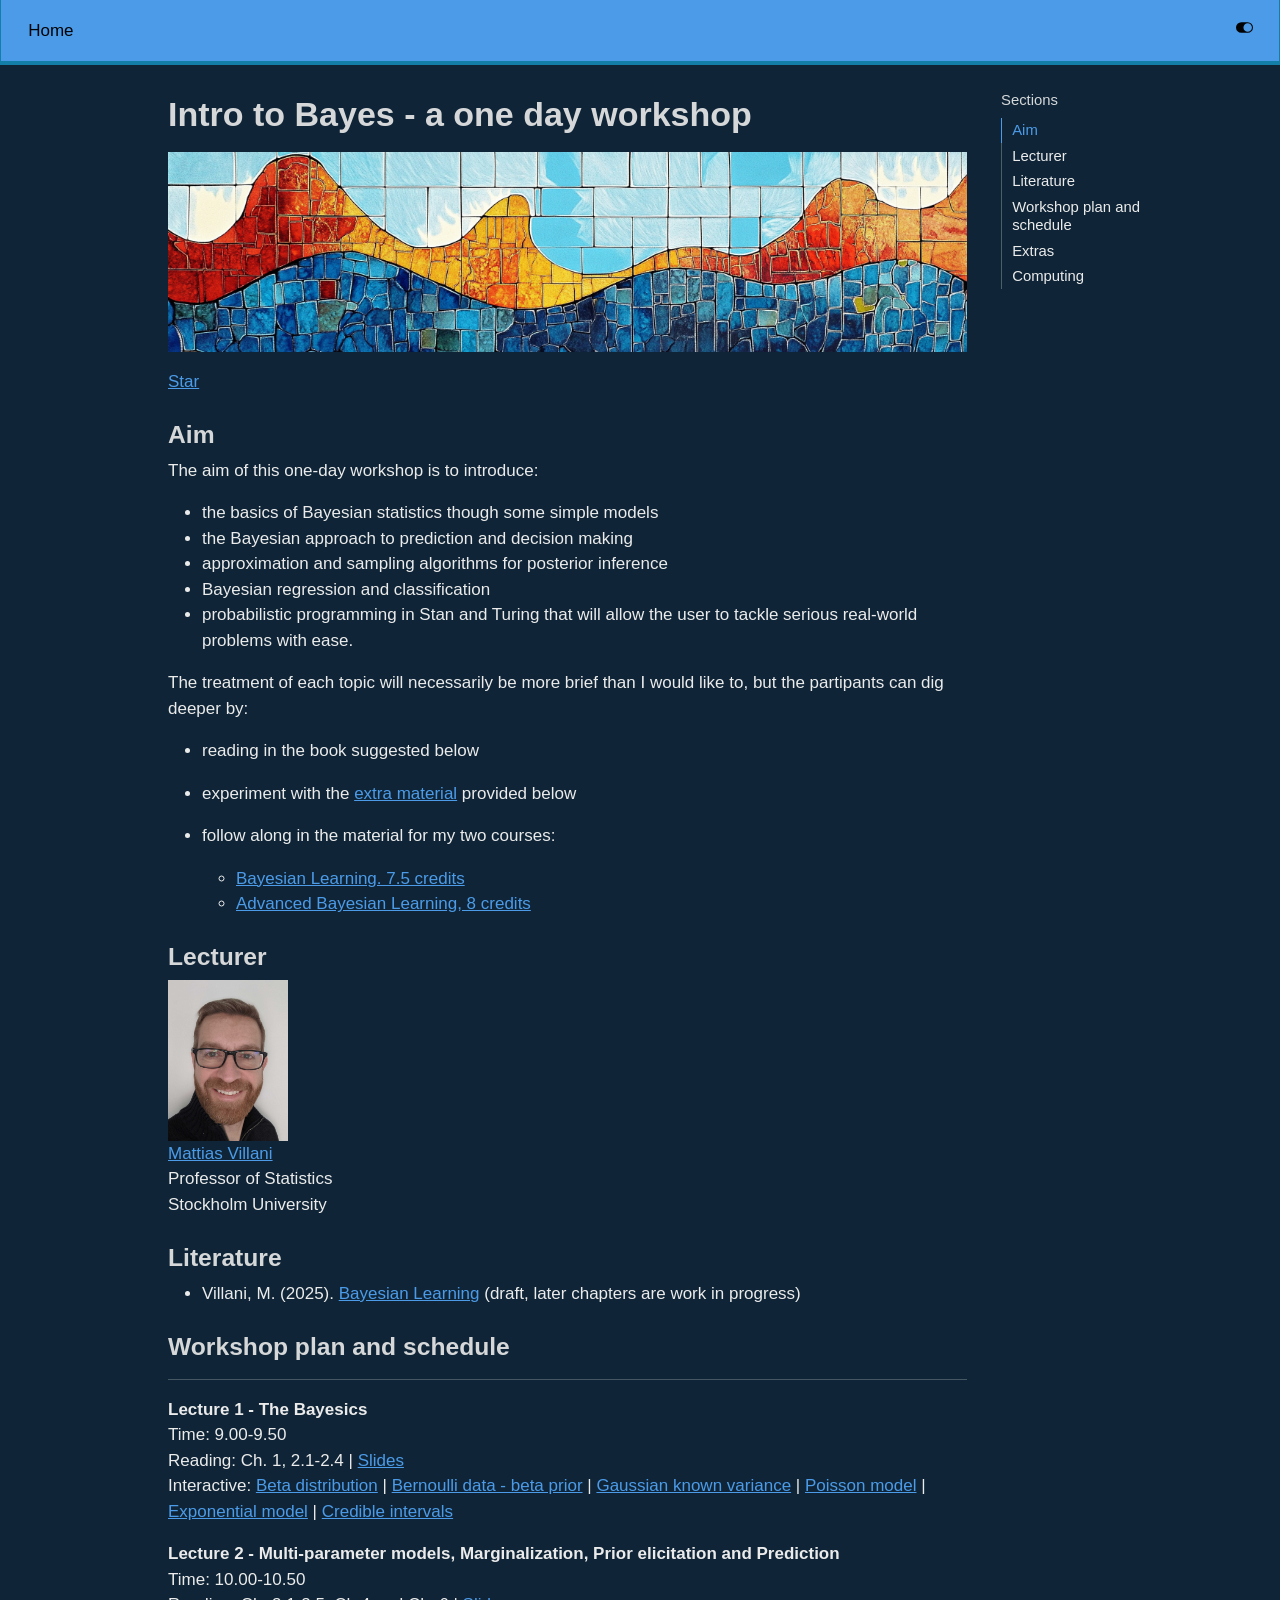
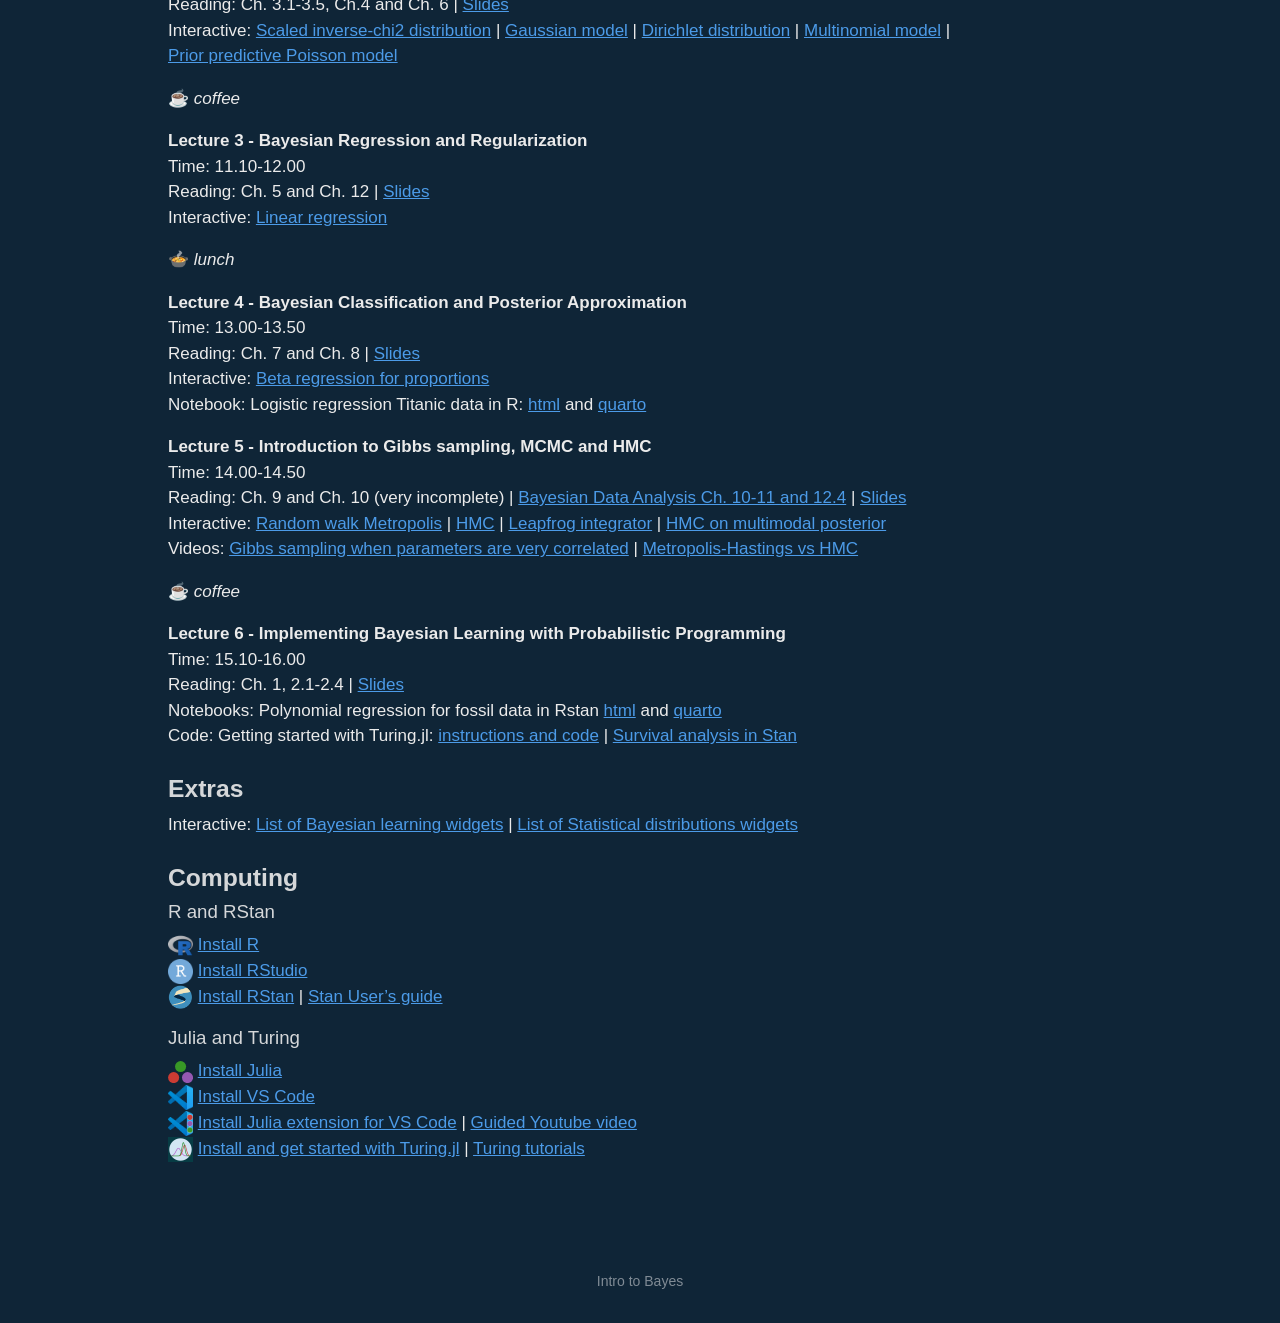
==== docs/index.html @ ffd1235a "added laplace approx" ====
<!DOCTYPE html>
<html xmlns="http://www.w3.org/1999/xhtml" lang="en" xml:lang="en"><head>

<meta charset="utf-8">
<meta name="generator" content="quarto-1.3.450">

<meta name="viewport" content="width=device-width, initial-scale=1.0, user-scalable=yes">


<title>Intro to Bayes - a one day workshop</title>
<style>
code{white-space: pre-wrap;}
span.smallcaps{font-variant: small-caps;}
div.columns{display: flex; gap: min(4vw, 1.5em);}
div.column{flex: auto; overflow-x: auto;}
div.hanging-indent{margin-left: 1.5em; text-indent: -1.5em;}
ul.task-list{list-style: none;}
ul.task-list li input[type="checkbox"] {
  width: 0.8em;
  margin: 0 0.8em 0.2em -1em; /* quarto-specific, see https://github.com/quarto-dev/quarto-cli/issues/4556 */ 
  vertical-align: middle;
}
</style>


<script src="site_libs/quarto-nav/quarto-nav.js"></script>
<script src="site_libs/quarto-nav/headroom.min.js"></script>
<script src="site_libs/clipboard/clipboard.min.js"></script>
<script src="site_libs/quarto-search/autocomplete.umd.js"></script>
<script src="site_libs/quarto-search/fuse.min.js"></script>
<script src="site_libs/quarto-search/quarto-search.js"></script>
<meta name="quarto:offset" content="./">
<script src="site_libs/quarto-html/quarto.js"></script>
<script src="site_libs/quarto-html/popper.min.js"></script>
<script src="site_libs/quarto-html/tippy.umd.min.js"></script>
<script src="site_libs/quarto-html/anchor.min.js"></script>
<link href="site_libs/quarto-html/tippy.css" rel="stylesheet">
<link href="site_libs/quarto-html/quarto-syntax-highlighting.css" rel="stylesheet" class="quarto-color-scheme" id="quarto-text-highlighting-styles">
<link href="site_libs/quarto-html/quarto-syntax-highlighting-dark.css" rel="stylesheet" class="quarto-color-scheme quarto-color-alternate" id="quarto-text-highlighting-styles">
<script src="site_libs/bootstrap/bootstrap.min.js"></script>
<link href="site_libs/bootstrap/bootstrap-icons.css" rel="stylesheet">
<link href="site_libs/bootstrap/bootstrap.min.css" rel="stylesheet" class="quarto-color-scheme" id="quarto-bootstrap" data-mode="light">
<link href="site_libs/bootstrap/bootstrap-dark.min.css" rel="stylesheet" class="quarto-color-scheme quarto-color-alternate" id="quarto-bootstrap" data-mode="dark">
<script id="quarto-search-options" type="application/json">{
  "location": "navbar",
  "copy-button": false,
  "collapse-after": 3,
  "panel-placement": "end",
  "type": "overlay",
  "limit": 20,
  "language": {
    "search-no-results-text": "No results",
    "search-matching-documents-text": "matching documents",
    "search-copy-link-title": "Copy link to search",
    "search-hide-matches-text": "Hide additional matches",
    "search-more-match-text": "more match in this document",
    "search-more-matches-text": "more matches in this document",
    "search-clear-button-title": "Clear",
    "search-detached-cancel-button-title": "Cancel",
    "search-submit-button-title": "Submit",
    "search-label": "Search"
  }
}</script>


<link rel="stylesheet" href="styles.css">
</head>

<body class="nav-fixed">

<div id="quarto-search-results"></div>
  <header id="quarto-header" class="headroom fixed-top">
    <nav class="navbar navbar-expand-lg navbar-dark ">
      <div class="navbar-container container-fluid">
            <div id="quarto-search" class="" title="Search"></div>
          <button class="navbar-toggler" type="button" data-bs-toggle="collapse" data-bs-target="#navbarCollapse" aria-controls="navbarCollapse" aria-expanded="false" aria-label="Toggle navigation" onclick="if (window.quartoToggleHeadroom) { window.quartoToggleHeadroom(); }">
  <span class="navbar-toggler-icon"></span>
</button>
          <div class="collapse navbar-collapse" id="navbarCollapse">
            <ul class="navbar-nav navbar-nav-scroll me-auto">
  <li class="nav-item">
    <a class="nav-link active" href="./index.html" rel="" target="" aria-current="page">
 <span class="menu-text">Home</span></a>
  </li>  
</ul>
            <div class="quarto-navbar-tools ms-auto">
  <a href="" class="quarto-color-scheme-toggle quarto-navigation-tool  px-1" onclick="window.quartoToggleColorScheme(); return false;" title="Toggle dark mode"><i class="bi"></i></a>
</div>
          </div> <!-- /navcollapse -->
      </div> <!-- /container-fluid -->
    </nav>
</header>
<!-- content -->
<div id="quarto-content" class="quarto-container page-columns page-rows-contents page-layout-article page-navbar">
<!-- sidebar -->
<!-- margin-sidebar -->
    <div id="quarto-margin-sidebar" class="sidebar margin-sidebar">
        <nav id="TOC" role="doc-toc" class="toc-active">
    <h2 id="toc-title">Sections</h2>
   
  <ul>
  <li><a href="#aim" id="toc-aim" class="nav-link active" data-scroll-target="#aim">Aim</a></li>
  <li><a href="#lecturer" id="toc-lecturer" class="nav-link" data-scroll-target="#lecturer">Lecturer</a></li>
  <li><a href="#literature" id="toc-literature" class="nav-link" data-scroll-target="#literature">Literature</a></li>
  <li><a href="#workshop-plan-and-schedule" id="toc-workshop-plan-and-schedule" class="nav-link" data-scroll-target="#workshop-plan-and-schedule">Workshop plan and schedule</a></li>
  <li><a href="#extras" id="toc-extras" class="nav-link" data-scroll-target="#extras">Extras </a><a name="extras" class="nav-link" data-scroll-target="undefined"></a></li>
  <li><a href="#computing" id="toc-computing" class="nav-link" data-scroll-target="#computing">Computing</a></li>
  </ul>
</nav>
    </div>
<!-- main -->
<main class="content" id="quarto-document-content">

<header id="title-block-header" class="quarto-title-block default">
<div class="quarto-title">
<h1 class="title">Intro to Bayes - a one day workshop</h1>
</div>



<div class="quarto-title-meta">

    
  
    
  </div>
  

</header>

<!-- Place this tag in your head or just before your close body tag. -->
<script async="" defer="" src="https://buttons.github.io/buttons.js"></script>
<p><img src="misc/banner_image1.png" alt="AI generated banner image" class="center" width="100%"></p>
<!-- Place this tag where you want the button to render. -->
<p><a class="github-button" href="https://github.com/mattiasvillani/introbayes" data-color-scheme="no-preference: dark; light: light; dark: dark;" data-size="large" data-show-count="true" aria-label="Star mattiasvillani/introbayes on GitHub">Star</a></p>
<section id="aim" class="level3">
<h3 class="anchored" data-anchor-id="aim">Aim</h3>
<p>The aim of this one-day workshop is to introduce:</p>
<ul>
<li>the basics of Bayesian statistics though some simple models</li>
<li>the Bayesian approach to prediction and decision making</li>
<li>approximation and sampling algorithms for posterior inference</li>
<li>Bayesian regression and classification</li>
<li>probabilistic programming in Stan and Turing that will allow the user to tackle serious real-world problems with ease.</li>
</ul>
<p>The treatment of each topic will necessarily be more brief than I would like to, but the partipants can dig deeper by:</p>
<ul>
<li><p>reading in the book suggested below</p></li>
<li><p>experiment with the <a href="#extras">extra material</a> provided below</p></li>
<li><p>follow along in the material for my two courses:</p>
<ul>
<li><a href="https://github.com/mattiasvillani/BayesLearnCourse">Bayesian Learning. 7.5 credits</a></li>
<li><a href="https://github.com/mattiasvillani/AdvBayesLearnCourse">Advanced Bayesian Learning, 8 credits</a></li>
</ul></li>
</ul>
</section>
<section id="lecturer" class="level3">
<h3 class="anchored" data-anchor-id="lecturer">Lecturer</h3>
<p><img src="./misc/villani_foto.jpg" width="15%"><br>
<a href="https://mattiasvillani.com">Mattias Villani</a><br> Professor of Statistics<br> Stockholm University</p>
</section>
<section id="literature" class="level3">
<h3 class="anchored" data-anchor-id="literature">Literature</h3>
<ul>
<li>Villani, M. (2025). <a href="https://github.com/mattiasvillani/BayesianLearningBook/raw/main/pdf/BayesBook.pdf">Bayesian Learning</a> (draft, later chapters are work in progress)</li>
</ul>
</section>
<section id="workshop-plan-and-schedule" class="level3">
<h3 class="anchored" data-anchor-id="workshop-plan-and-schedule">Workshop plan and schedule</h3>
<hr>
<p><strong>Lecture 1 - The Bayesics</strong><br> Time: 9.00-9.50 <br> Reading: Ch. 1, 2.1-2.4 | <a href="slides/L1.pdf">Slides</a> <br> Interactive: <a href="https://observablehq.com/@mattiasvillani/beta-distribution">Beta distribution</a> | <a href="https://observablehq.com/@mattiasvillani/bayesian-inference-for-bernoulli-iid-data">Bernoulli data - beta prior</a> | <a href="https://observablehq.com/@mattiasvillani/bayes-iid-gaussian-known-var">Gaussian known variance</a> | <a href="https://observablehq.com/@mattiasvillani/bayesian-inference-for-iid-poisson-counts">Poisson model</a> | <a href="https://observablehq.com/@mattiasvillani/bayesian-inference-for-exponential-iid-data">Exponential model</a> | <a href="https://observablehq.com/@mattiasvillani/bayesian-credible-intervals">Credible intervals</a></p>
<p><strong>Lecture 2 - Multi-parameter models, Marginalization, Prior elicitation and Prediction</strong><br> Time: 10.00-10.50 <br> Reading: Ch. 3.1-3.5, Ch.4 and Ch. 6 | <a href="slides/L2.pdf">Slides</a><br> Interactive: <a href="https://observablehq.com/@mattiasvillani/scaled-inverse-chi-2-distribution">Scaled inverse-chi2 distribution</a> | <a href="https://observablehq.com/@mattiasvillani/bayesian-inference-for-gaussian-iid-data">Gaussian model</a> | <a href="https://observablehq.com/@mattiasvillani/dirichlet-distribution">Dirichlet distribution</a> | <a href="https://observablehq.com/@mattiasvillani/multinomial-dirichlet">Multinomial model</a> | <a href="https://observablehq.com/@mattiasvillani/prior_pred_poismodel">Prior predictive Poisson model</a></p>
<p>☕ <em>coffee</em></p>
<p><strong>Lecture 3 - Bayesian Regression and Regularization</strong><br> Time: 11.10-12.00 <br> Reading: Ch. 5 and Ch. 12 | <a href="slides/L3.pdf">Slides</a><br> Interactive: <a href="https://observablehq.com/@mattiasvillani/bayesian-linear-regression-bike-share-data">Linear regression</a></p>
<p>🍲 <em>lunch</em></p>
<p><strong>Lecture 4 - Bayesian Classification and Posterior Approximation</strong><br> Time: 13.00-13.50 <br> Reading: Ch. 7 and Ch. 8 | <a href="slides/L4.pdf">Slides</a><br> Interactive: <a href="https://observablehq.com/@mattiasvillani/posterior-approximation-beta-model">Beta regression for proportions</a><br> Notebook: Logistic regression Titanic data in R: <a href="https://mattiasvillani.com/BayesianLearningBook/notebooks/TitanicLogistic/TitanicLogistic.html">html</a> and <a href="https://github.com/mattiasvillani/BayesianLearningBook/raw/main/notebooks/TitanicLogistic/TitanicLogistic.qmd">quarto</a></p>
<p><strong>Lecture 5 - Introduction to Gibbs sampling, MCMC and HMC</strong><br> Time: 14.00-14.50 <br> Reading: Ch. 9 and Ch. 10 (very incomplete) | <a href="https://sites.stat.columbia.edu/gelman/book/BDA3.pdf">Bayesian Data Analysis Ch. 10-11 and 12.4</a> | <a href="slides/L5.pdf">Slides</a><br> Interactive: <a href="https://observablehq.com/@mattiasvillani/random-walk-metropolis">Random walk Metropolis</a> | <a href="https://observablehq.com/@mattiasvillani/hamiltonian-markov-chain-monte-carlo">HMC</a> | <a href="https://observablehq.com/@mattiasvillani/leapfrog-integrator">Leapfrog integrator</a> | <a href="https://observablehq.com/@mattiasvillani/hmc-sampling-from-multi-modal-distributions">HMC on multimodal posterior</a><br> Videos: <a href="https://www.youtube.com/watch?v=IGiQOCX9UbM&amp;ab_channel=Red15">Gibbs sampling when parameters are very correlated</a> | <a href="https://www.youtube.com/watch?v=Vv3f0QNWvWQ&amp;ab_channel=DavidDuvenaud">Metropolis-Hastings vs HMC</a></p>
<p>☕ <em>coffee</em></p>
<p><strong>Lecture 6 - Implementing Bayesian Learning with Probabilistic Programming</strong><br> Time: 15.10-16.00 <br> Reading: Ch. 1, 2.1-2.4 | <a href="slides/L6.pdf">Slides</a><br> Notebooks: Polynomial regression for fossil data in Rstan <a href="https://mattiasvillani.com/BayesianLearningBook/notebooks/FossilNonlinearReg/FossilPolyRegStan.html">html</a> and <a href="https://github.com/mattiasvillani/BayesianLearningBook/raw/main/notebooks/FossilNonlinearReg/FossilPolyRegStan.qmd">quarto</a><br> Code: Getting started with Turing.jl: <a href="./code/Turing/turing_instructions.html">instructions and code</a> | <a href="https://mc-stan.org/docs/stan-users-guide/truncation-censoring.html">Survival analysis in Stan</a></p>
</section>
<section id="extras" class="level3">
<h3 class="anchored" data-anchor-id="extras">Extras <a name="extras"></a></h3>
<p>Interactive: <a href="https://observablehq.com/collection/@mattiasvillani/bayesian-learning">List of Bayesian learning widgets</a> | <a href="https://observablehq.com/collection/@mattiasvillani/distributions">List of Statistical distributions widgets</a></p>
</section>
<section id="computing" class="level3">
<h3 class="anchored" data-anchor-id="computing">Computing</h3>
<section id="r-and-rstan" class="level5">
<h5 class="anchored" data-anchor-id="r-and-rstan">R and RStan</h5>
<p><img src="misc/R.png" width="25"> <a href="https://cran.r-project.org/bin/">Install R</a><br> <img src="misc/RStudio.png" width="25"> <a href="https://posit.co/download/rstudio-desktop/">Install RStudio</a><br> <img src="misc/rstan.png" width="25"> <a href="https://github.com/stan-dev/rstan/wiki/Rstan-Getting-Started">Install RStan</a> | <a href="https://mc-stan.org/docs/stan-users-guide/">Stan User’s guide</a></p>
</section>
<section id="julia-and-turing" class="level5">
<h5 class="anchored" data-anchor-id="julia-and-turing">Julia and Turing</h5>
<p><img src="misc/julialogo.svg" width="25"> <a href="https://julialang.org/downloads/">Install Julia</a><br> <img src="misc/vscodeicon.png" width="25"> <a href="https://code.visualstudio.com/">Install VS Code</a><br> <img src="misc/vsjulia.png" width="25"> <a href="https://code.visualstudio.com/docs/languages/julia">Install Julia extension for VS Code</a> | <a href="https://www.youtube.com/watch?v=FcgIvWb7gO0&amp;ab_channel=doggodotjl">Guided Youtube video</a><br> <img src="misc/turinglogo.jpg" width="25"> <a href="https://turing.ml/v0.22/docs/using-turing/get-started">Install and get started with Turing.jl</a> | <a href="https://turing.ml/v0.22/tutorials/">Turing tutorials</a></p>


</section>
</section>

</main> <!-- /main -->
<script id="quarto-html-after-body" type="application/javascript">
window.document.addEventListener("DOMContentLoaded", function (event) {
  const toggleBodyColorMode = (bsSheetEl) => {
    const mode = bsSheetEl.getAttribute("data-mode");
    const bodyEl = window.document.querySelector("body");
    if (mode === "dark") {
      bodyEl.classList.add("quarto-dark");
      bodyEl.classList.remove("quarto-light");
    } else {
      bodyEl.classList.add("quarto-light");
      bodyEl.classList.remove("quarto-dark");
    }
  }
  const toggleBodyColorPrimary = () => {
    const bsSheetEl = window.document.querySelector("link#quarto-bootstrap");
    if (bsSheetEl) {
      toggleBodyColorMode(bsSheetEl);
    }
  }
  toggleBodyColorPrimary();  
  const disableStylesheet = (stylesheets) => {
    for (let i=0; i < stylesheets.length; i++) {
      const stylesheet = stylesheets[i];
      stylesheet.rel = 'prefetch';
    }
  }
  const enableStylesheet = (stylesheets) => {
    for (let i=0; i < stylesheets.length; i++) {
      const stylesheet = stylesheets[i];
      stylesheet.rel = 'stylesheet';
    }
  }
  const manageTransitions = (selector, allowTransitions) => {
    const els = window.document.querySelectorAll(selector);
    for (let i=0; i < els.length; i++) {
      const el = els[i];
      if (allowTransitions) {
        el.classList.remove('notransition');
      } else {
        el.classList.add('notransition');
      }
    }
  }
  const toggleColorMode = (alternate) => {
    // Switch the stylesheets
    const alternateStylesheets = window.document.querySelectorAll('link.quarto-color-scheme.quarto-color-alternate');
    manageTransitions('#quarto-margin-sidebar .nav-link', false);
    if (alternate) {
      enableStylesheet(alternateStylesheets);
      for (const sheetNode of alternateStylesheets) {
        if (sheetNode.id === "quarto-bootstrap") {
          toggleBodyColorMode(sheetNode);
        }
      }
    } else {
      disableStylesheet(alternateStylesheets);
      toggleBodyColorPrimary();
    }
    manageTransitions('#quarto-margin-sidebar .nav-link', true);
    // Switch the toggles
    const toggles = window.document.querySelectorAll('.quarto-color-scheme-toggle');
    for (let i=0; i < toggles.length; i++) {
      const toggle = toggles[i];
      if (toggle) {
        if (alternate) {
          toggle.classList.add("alternate");     
        } else {
          toggle.classList.remove("alternate");
        }
      }
    }
    // Hack to workaround the fact that safari doesn't
    // properly recolor the scrollbar when toggling (#1455)
    if (navigator.userAgent.indexOf('Safari') > 0 && navigator.userAgent.indexOf('Chrome') == -1) {
      manageTransitions("body", false);
      window.scrollTo(0, 1);
      setTimeout(() => {
        window.scrollTo(0, 0);
        manageTransitions("body", true);
      }, 40);  
    }
  }
  const isFileUrl = () => { 
    return window.location.protocol === 'file:';
  }
  const hasAlternateSentinel = () => {  
    let styleSentinel = getColorSchemeSentinel();
    if (styleSentinel !== null) {
      return styleSentinel === "alternate";
    } else {
      return false;
    }
  }
  const setStyleSentinel = (alternate) => {
    const value = alternate ? "alternate" : "default";
    if (!isFileUrl()) {
      window.localStorage.setItem("quarto-color-scheme", value);
    } else {
      localAlternateSentinel = value;
    }
  }
  const getColorSchemeSentinel = () => {
    if (!isFileUrl()) {
      const storageValue = window.localStorage.getItem("quarto-color-scheme");
      return storageValue != null ? storageValue : localAlternateSentinel;
    } else {
      return localAlternateSentinel;
    }
  }
  let localAlternateSentinel = 'alternate';
  // Dark / light mode switch
  window.quartoToggleColorScheme = () => {
    // Read the current dark / light value 
    let toAlternate = !hasAlternateSentinel();
    toggleColorMode(toAlternate);
    setStyleSentinel(toAlternate);
  };
  // Ensure there is a toggle, if there isn't float one in the top right
  if (window.document.querySelector('.quarto-color-scheme-toggle') === null) {
    const a = window.document.createElement('a');
    a.classList.add('top-right');
    a.classList.add('quarto-color-scheme-toggle');
    a.href = "";
    a.onclick = function() { try { window.quartoToggleColorScheme(); } catch {} return false; };
    const i = window.document.createElement("i");
    i.classList.add('bi');
    a.appendChild(i);
    window.document.body.appendChild(a);
  }
  // Switch to dark mode if need be
  if (hasAlternateSentinel()) {
    toggleColorMode(true);
  } else {
    toggleColorMode(false);
  }
  const icon = "";
  const anchorJS = new window.AnchorJS();
  anchorJS.options = {
    placement: 'right',
    icon: icon
  };
  anchorJS.add('.anchored');
  const isCodeAnnotation = (el) => {
    for (const clz of el.classList) {
      if (clz.startsWith('code-annotation-')) {                     
        return true;
      }
    }
    return false;
  }
  const clipboard = new window.ClipboardJS('.code-copy-button', {
    text: function(trigger) {
      const codeEl = trigger.previousElementSibling.cloneNode(true);
      for (const childEl of codeEl.children) {
        if (isCodeAnnotation(childEl)) {
          childEl.remove();
        }
      }
      return codeEl.innerText;
    }
  });
  clipboard.on('success', function(e) {
    // button target
    const button = e.trigger;
    // don't keep focus
    button.blur();
    // flash "checked"
    button.classList.add('code-copy-button-checked');
    var currentTitle = button.getAttribute("title");
    button.setAttribute("title", "Copied!");
    let tooltip;
    if (window.bootstrap) {
      button.setAttribute("data-bs-toggle", "tooltip");
      button.setAttribute("data-bs-placement", "left");
      button.setAttribute("data-bs-title", "Copied!");
      tooltip = new bootstrap.Tooltip(button, 
        { trigger: "manual", 
          customClass: "code-copy-button-tooltip",
          offset: [0, -8]});
      tooltip.show();    
    }
    setTimeout(function() {
      if (tooltip) {
        tooltip.hide();
        button.removeAttribute("data-bs-title");
        button.removeAttribute("data-bs-toggle");
        button.removeAttribute("data-bs-placement");
      }
      button.setAttribute("title", currentTitle);
      button.classList.remove('code-copy-button-checked');
    }, 1000);
    // clear code selection
    e.clearSelection();
  });
  function tippyHover(el, contentFn) {
    const config = {
      allowHTML: true,
      content: contentFn,
      maxWidth: 500,
      delay: 100,
      arrow: false,
      appendTo: function(el) {
          return el.parentElement;
      },
      interactive: true,
      interactiveBorder: 10,
      theme: 'quarto',
      placement: 'bottom-start'
    };
    window.tippy(el, config); 
  }
  const noterefs = window.document.querySelectorAll('a[role="doc-noteref"]');
  for (var i=0; i<noterefs.length; i++) {
    const ref = noterefs[i];
    tippyHover(ref, function() {
      // use id or data attribute instead here
      let href = ref.getAttribute('data-footnote-href') || ref.getAttribute('href');
      try { href = new URL(href).hash; } catch {}
      const id = href.replace(/^#\/?/, "");
      const note = window.document.getElementById(id);
      return note.innerHTML;
    });
  }
      let selectedAnnoteEl;
      const selectorForAnnotation = ( cell, annotation) => {
        let cellAttr = 'data-code-cell="' + cell + '"';
        let lineAttr = 'data-code-annotation="' +  annotation + '"';
        const selector = 'span[' + cellAttr + '][' + lineAttr + ']';
        return selector;
      }
      const selectCodeLines = (annoteEl) => {
        const doc = window.document;
        const targetCell = annoteEl.getAttribute("data-target-cell");
        const targetAnnotation = annoteEl.getAttribute("data-target-annotation");
        const annoteSpan = window.document.querySelector(selectorForAnnotation(targetCell, targetAnnotation));
        const lines = annoteSpan.getAttribute("data-code-lines").split(",");
        const lineIds = lines.map((line) => {
          return targetCell + "-" + line;
        })
        let top = null;
        let height = null;
        let parent = null;
        if (lineIds.length > 0) {
            //compute the position of the single el (top and bottom and make a div)
            const el = window.document.getElementById(lineIds[0]);
            top = el.offsetTop;
            height = el.offsetHeight;
            parent = el.parentElement.parentElement;
          if (lineIds.length > 1) {
            const lastEl = window.document.getElementById(lineIds[lineIds.length - 1]);
            const bottom = lastEl.offsetTop + lastEl.offsetHeight;
            height = bottom - top;
          }
          if (top !== null && height !== null && parent !== null) {
            // cook up a div (if necessary) and position it 
            let div = window.document.getElementById("code-annotation-line-highlight");
            if (div === null) {
              div = window.document.createElement("div");
              div.setAttribute("id", "code-annotation-line-highlight");
              div.style.position = 'absolute';
              parent.appendChild(div);
            }
            div.style.top = top - 2 + "px";
            div.style.height = height + 4 + "px";
            let gutterDiv = window.document.getElementById("code-annotation-line-highlight-gutter");
            if (gutterDiv === null) {
              gutterDiv = window.document.createElement("div");
              gutterDiv.setAttribute("id", "code-annotation-line-highlight-gutter");
              gutterDiv.style.position = 'absolute';
              const codeCell = window.document.getElementById(targetCell);
              const gutter = codeCell.querySelector('.code-annotation-gutter');
              gutter.appendChild(gutterDiv);
            }
            gutterDiv.style.top = top - 2 + "px";
            gutterDiv.style.height = height + 4 + "px";
          }
          selectedAnnoteEl = annoteEl;
        }
      };
      const unselectCodeLines = () => {
        const elementsIds = ["code-annotation-line-highlight", "code-annotation-line-highlight-gutter"];
        elementsIds.forEach((elId) => {
          const div = window.document.getElementById(elId);
          if (div) {
            div.remove();
          }
        });
        selectedAnnoteEl = undefined;
      };
      // Attach click handler to the DT
      const annoteDls = window.document.querySelectorAll('dt[data-target-cell]');
      for (const annoteDlNode of annoteDls) {
        annoteDlNode.addEventListener('click', (event) => {
          const clickedEl = event.target;
          if (clickedEl !== selectedAnnoteEl) {
            unselectCodeLines();
            const activeEl = window.document.querySelector('dt[data-target-cell].code-annotation-active');
            if (activeEl) {
              activeEl.classList.remove('code-annotation-active');
            }
            selectCodeLines(clickedEl);
            clickedEl.classList.add('code-annotation-active');
          } else {
            // Unselect the line
            unselectCodeLines();
            clickedEl.classList.remove('code-annotation-active');
          }
        });
      }
  const findCites = (el) => {
    const parentEl = el.parentElement;
    if (parentEl) {
      const cites = parentEl.dataset.cites;
      if (cites) {
        return {
          el,
          cites: cites.split(' ')
        };
      } else {
        return findCites(el.parentElement)
      }
    } else {
      return undefined;
    }
  };
  var bibliorefs = window.document.querySelectorAll('a[role="doc-biblioref"]');
  for (var i=0; i<bibliorefs.length; i++) {
    const ref = bibliorefs[i];
    const citeInfo = findCites(ref);
    if (citeInfo) {
      tippyHover(citeInfo.el, function() {
        var popup = window.document.createElement('div');
        citeInfo.cites.forEach(function(cite) {
          var citeDiv = window.document.createElement('div');
          citeDiv.classList.add('hanging-indent');
          citeDiv.classList.add('csl-entry');
          var biblioDiv = window.document.getElementById('ref-' + cite);
          if (biblioDiv) {
            citeDiv.innerHTML = biblioDiv.innerHTML;
          }
          popup.appendChild(citeDiv);
        });
        return popup.innerHTML;
      });
    }
  }
});
</script>
</div> <!-- /content -->
<footer class="footer">
  <div class="nav-footer">
    <div class="nav-footer-left">
      &nbsp;
    </div>   
    <div class="nav-footer-center">
      <ul class="footer-items list-unstyled">
    <li class="nav-item">
 Intro to Bayes
  </li>  
</ul>
    </div>
    <div class="nav-footer-right">
      <ul class="footer-items list-unstyled">
    <li class="nav-item compact">
    <a class="nav-link" href="https://github.com/mattiasvillani/introbayes">
      <i class="bi bi-github" role="img" aria-label="Quarto GitHub">
</i> 
    </a>
  </li>  
</ul>
    </div>
  </div>
</footer>



</body></html>
---- docs/site_libs/quarto-html/tippy.css ----
.tippy-box[data-animation=fade][data-state=hidden]{opacity:0}[data-tippy-root]{max-width:calc(100vw - 10px)}.tippy-box{position:relative;background-color:#333;color:#fff;border-radius:4px;font-size:14px;line-height:1.4;white-space:normal;outline:0;transition-property:transform,visibility,opacity}.tippy-box[data-placement^=top]>.tippy-arrow{bottom:0}.tippy-box[data-placement^=top]>.tippy-arrow:before{bottom:-7px;left:0;border-width:8px 8px 0;border-top-color:initial;transform-origin:center top}.tippy-box[data-placement^=bottom]>.tippy-arrow{top:0}.tippy-box[data-placement^=bottom]>.tippy-arrow:before{top:-7px;left:0;border-width:0 8px 8px;border-bottom-color:initial;transform-origin:center bottom}.tippy-box[data-placement^=left]>.tippy-arrow{right:0}.tippy-box[data-placement^=left]>.tippy-arrow:before{border-width:8px 0 8px 8px;border-left-color:initial;right:-7px;transform-origin:center left}.tippy-box[data-placement^=right]>.tippy-arrow{left:0}.tippy-box[data-placement^=right]>.tippy-arrow:before{left:-7px;border-width:8px 8px 8px 0;border-right-color:initial;transform-origin:center right}.tippy-box[data-inertia][data-state=visible]{transition-timing-function:cubic-bezier(.54,1.5,.38,1.11)}.tippy-arrow{width:16px;height:16px;color:#333}.tippy-arrow:before{content:"";position:absolute;border-color:transparent;border-style:solid}.tippy-content{position:relative;padding:5px 9px;z-index:1}
---- docs/site_libs/quarto-html/quarto-syntax-highlighting.css ----
/* quarto syntax highlight colors */
:root {
  --quarto-hl-ot-color: #003B4F;
  --quarto-hl-at-color: #657422;
  --quarto-hl-ss-color: #20794D;
  --quarto-hl-an-color: #5E5E5E;
  --quarto-hl-fu-color: #4758AB;
  --quarto-hl-st-color: #20794D;
  --quarto-hl-cf-color: #003B4F;
  --quarto-hl-op-color: #5E5E5E;
  --quarto-hl-er-color: #AD0000;
  --quarto-hl-bn-color: #AD0000;
  --quarto-hl-al-color: #AD0000;
  --quarto-hl-va-color: #111111;
  --quarto-hl-bu-color: inherit;
  --quarto-hl-ex-color: inherit;
  --quarto-hl-pp-color: #AD0000;
  --quarto-hl-in-color: #5E5E5E;
  --quarto-hl-vs-color: #20794D;
  --quarto-hl-wa-color: #5E5E5E;
  --quarto-hl-do-color: #5E5E5E;
  --quarto-hl-im-color: #00769E;
  --quarto-hl-ch-color: #20794D;
  --quarto-hl-dt-color: #AD0000;
  --quarto-hl-fl-color: #AD0000;
  --quarto-hl-co-color: #5E5E5E;
  --quarto-hl-cv-color: #5E5E5E;
  --quarto-hl-cn-color: #8f5902;
  --quarto-hl-sc-color: #5E5E5E;
  --quarto-hl-dv-color: #AD0000;
  --quarto-hl-kw-color: #003B4F;
}

/* other quarto variables */
:root {
  --quarto-font-monospace: SFMono-Regular, Menlo, Monaco, Consolas, "Liberation Mono", "Courier New", monospace;
}

pre > code.sourceCode > span {
  color: #003B4F;
}

code span {
  color: #003B4F;
}

code.sourceCode > span {
  color: #003B4F;
}

div.sourceCode,
div.sourceCode pre.sourceCode {
  color: #003B4F;
}

code span.ot {
  color: #003B4F;
  font-style: inherit;
}

code span.at {
  color: #657422;
  font-style: inherit;
}

code span.ss {
  color: #20794D;
  font-style: inherit;
}

code span.an {
  color: #5E5E5E;
  font-style: inherit;
}

code span.fu {
  color: #4758AB;
  font-style: inherit;
}

code span.st {
  color: #20794D;
  font-style: inherit;
}

code span.cf {
  color: #003B4F;
  font-style: inherit;
}

code span.op {
  color: #5E5E5E;
  font-style: inherit;
}

code span.er {
  color: #AD0000;
  font-style: inherit;
}

code span.bn {
  color: #AD0000;
  font-style: inherit;
}

code span.al {
  color: #AD0000;
  font-style: inherit;
}

code span.va {
  color: #111111;
  font-style: inherit;
}

code span.bu {
  font-style: inherit;
}

code span.ex {
  font-style: inherit;
}

code span.pp {
  color: #AD0000;
  font-style: inherit;
}

code span.in {
  color: #5E5E5E;
  font-style: inherit;
}

code span.vs {
  color: #20794D;
  font-style: inherit;
}

code span.wa {
  color: #5E5E5E;
  font-style: italic;
}

code span.do {
  color: #5E5E5E;
  font-style: italic;
}

code span.im {
  color: #00769E;
  font-style: inherit;
}

code span.ch {
  color: #20794D;
  font-style: inherit;
}

code span.dt {
  color: #AD0000;
  font-style: inherit;
}

code span.fl {
  color: #AD0000;
  font-style: inherit;
}

code span.co {
  color: #5E5E5E;
  font-style: inherit;
}

code span.cv {
  color: #5E5E5E;
  font-style: italic;
}

code span.cn {
  color: #8f5902;
  font-style: inherit;
}

code span.sc {
  color: #5E5E5E;
  font-style: inherit;
}

code span.dv {
  color: #AD0000;
  font-style: inherit;
}

code span.kw {
  color: #003B4F;
  font-style: inherit;
}

.prevent-inlining {
  content: "</";
}

/*# sourceMappingURL=debc5d5d77c3f9108843748ff7464032.css.map */
---- docs/site_libs/quarto-html/quarto-syntax-highlighting-dark.css ----
/* quarto syntax highlight colors */
:root {
  --quarto-hl-al-color: #f07178;
  --quarto-hl-an-color: #d4d0ab;
  --quarto-hl-at-color: #00e0e0;
  --quarto-hl-bn-color: #d4d0ab;
  --quarto-hl-bu-color: #abe338;
  --quarto-hl-ch-color: #abe338;
  --quarto-hl-co-color: #f8f8f2;
  --quarto-hl-cv-color: #ffd700;
  --quarto-hl-cn-color: #ffd700;
  --quarto-hl-cf-color: #ffa07a;
  --quarto-hl-dt-color: #ffa07a;
  --quarto-hl-dv-color: #d4d0ab;
  --quarto-hl-do-color: #f8f8f2;
  --quarto-hl-er-color: #f07178;
  --quarto-hl-ex-color: #00e0e0;
  --quarto-hl-fl-color: #d4d0ab;
  --quarto-hl-fu-color: #ffa07a;
  --quarto-hl-im-color: #abe338;
  --quarto-hl-in-color: #d4d0ab;
  --quarto-hl-kw-color: #ffa07a;
  --quarto-hl-op-color: #ffa07a;
  --quarto-hl-ot-color: #00e0e0;
  --quarto-hl-pp-color: #dcc6e0;
  --quarto-hl-re-color: #00e0e0;
  --quarto-hl-sc-color: #abe338;
  --quarto-hl-ss-color: #abe338;
  --quarto-hl-st-color: #abe338;
  --quarto-hl-va-color: #00e0e0;
  --quarto-hl-vs-color: #abe338;
  --quarto-hl-wa-color: #dcc6e0;
}

/* other quarto variables */
:root {
  --quarto-font-monospace: SFMono-Regular, Menlo, Monaco, Consolas, "Liberation Mono", "Courier New", monospace;
}

code span.al {
  background-color: #2a0f15;
  font-weight: bold;
  color: #f07178;
}

code span.an {
  color: #d4d0ab;
}

code span.at {
  color: #00e0e0;
}

code span.bn {
  color: #d4d0ab;
}

code span.bu {
  color: #abe338;
}

code span.ch {
  color: #abe338;
}

code span.co {
  font-style: italic;
  color: #f8f8f2;
}

code span.cv {
  color: #ffd700;
}

code span.cn {
  color: #ffd700;
}

code span.cf {
  font-weight: bold;
  color: #ffa07a;
}

code span.dt {
  color: #ffa07a;
}

code span.dv {
  color: #d4d0ab;
}

code span.do {
  color: #f8f8f2;
}

code span.er {
  color: #f07178;
  text-decoration: underline;
}

code span.ex {
  font-weight: bold;
  color: #00e0e0;
}

code span.fl {
  color: #d4d0ab;
}

code span.fu {
  color: #ffa07a;
}

code span.im {
  color: #abe338;
}

code span.in {
  color: #d4d0ab;
}

code span.kw {
  font-weight: bold;
  color: #ffa07a;
}

pre > code.sourceCode > span {
  color: #f8f8f2;
}

code span {
  color: #f8f8f2;
}

code.sourceCode > span {
  color: #f8f8f2;
}

div.sourceCode,
div.sourceCode pre.sourceCode {
  color: #f8f8f2;
}

code span.op {
  color: #ffa07a;
}

code span.ot {
  color: #00e0e0;
}

code span.pp {
  color: #dcc6e0;
}

code span.re {
  background-color: #f8f8f2;
  color: #00e0e0;
}

code span.sc {
  color: #abe338;
}

code span.ss {
  color: #abe338;
}

code span.st {
  color: #abe338;
}

code span.va {
  color: #00e0e0;
}

code span.vs {
  color: #abe338;
}

code span.wa {
  color: #dcc6e0;
}

.prevent-inlining {
  content: "</";
}

/*# sourceMappingURL=935a306eefa94366c21e1a970dddb765.css.map */
---- docs/styles.css ----
/* css styles */
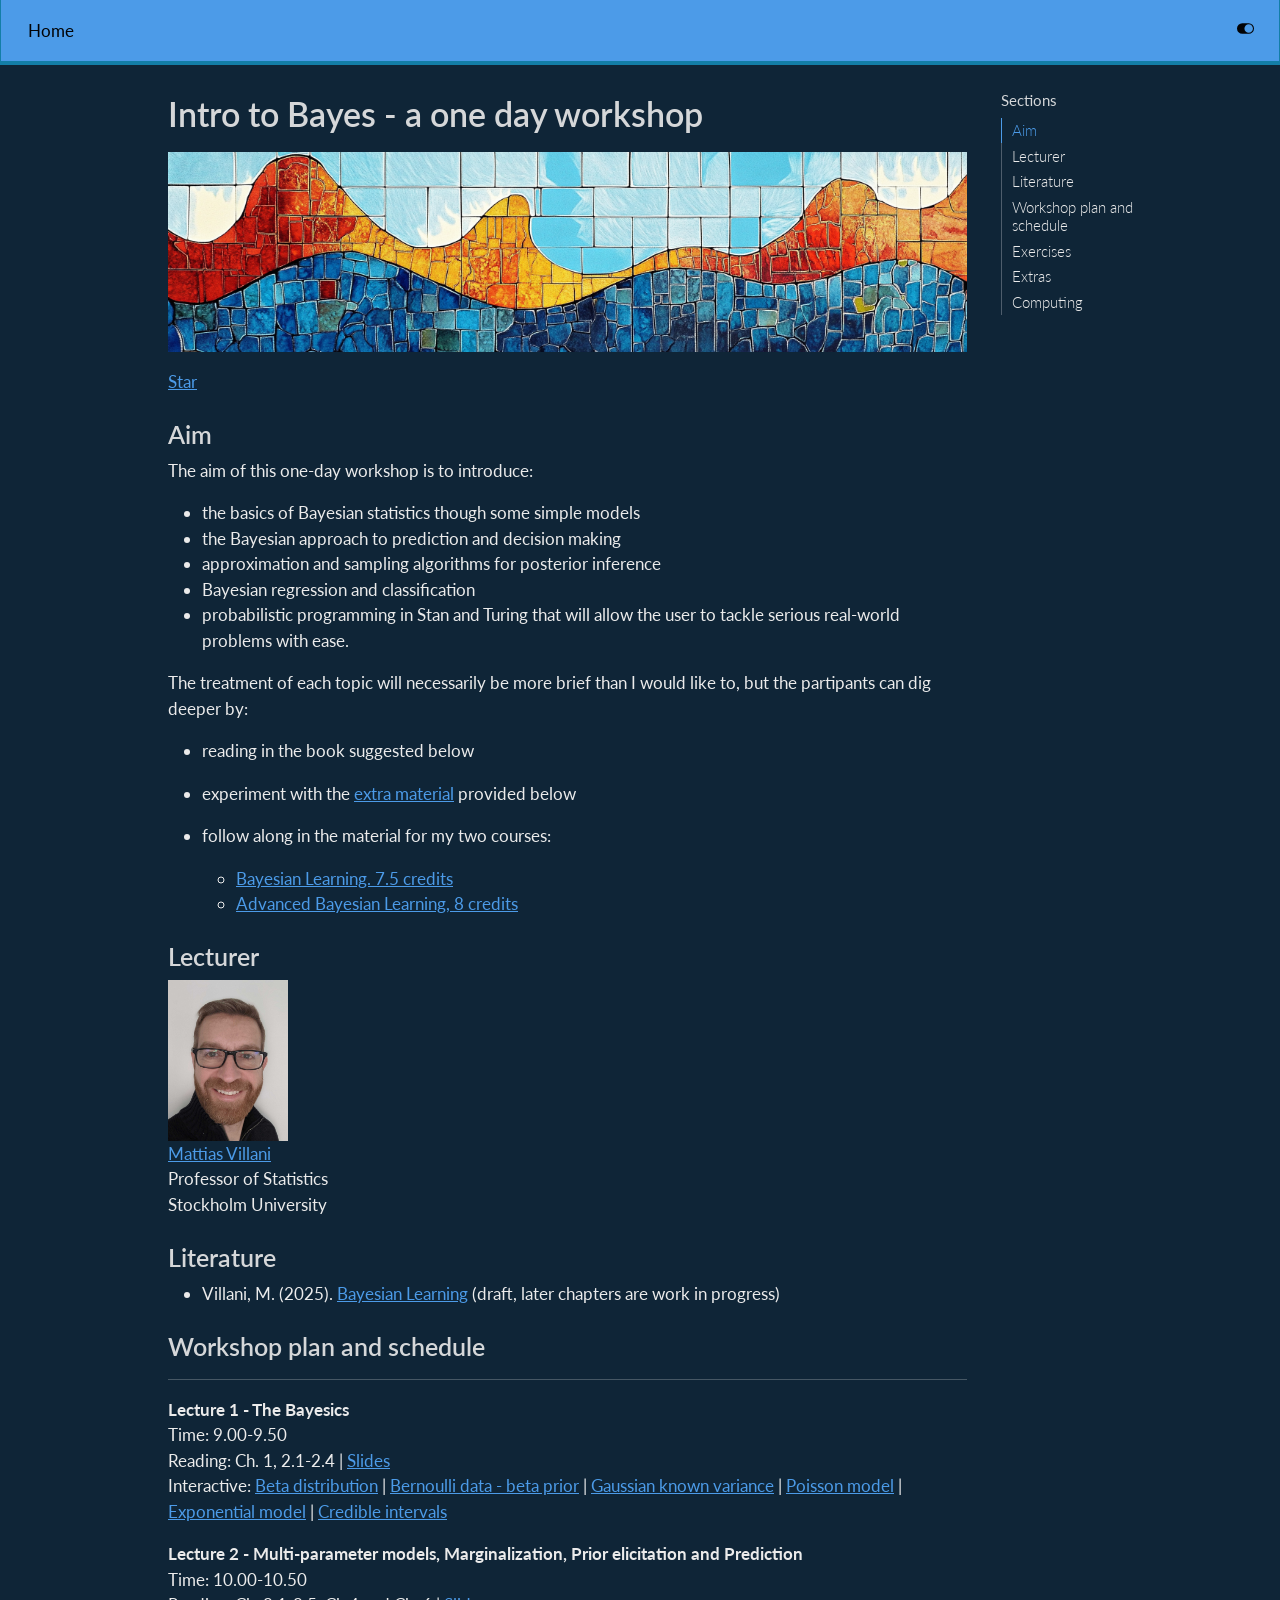
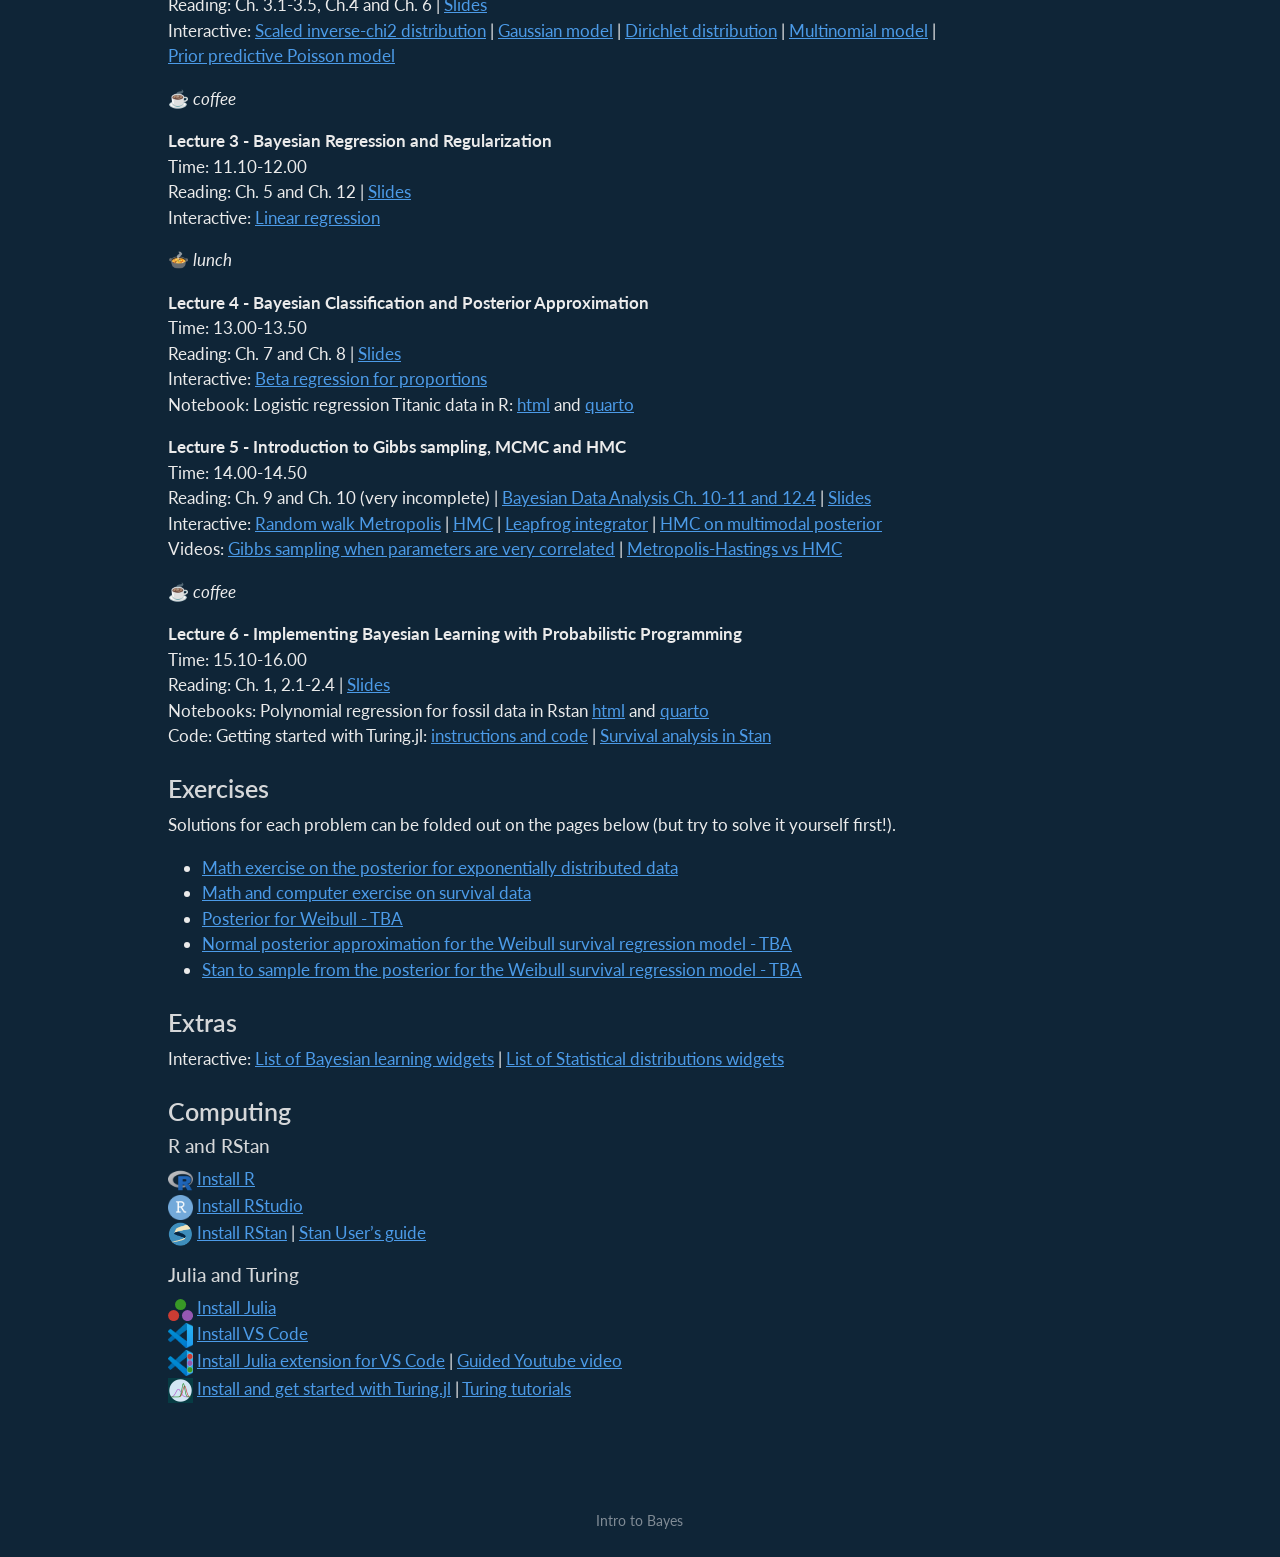
==== commit 8505e6bf: "adding some exercises" ====
--- a/docs/index.html
+++ b/docs/index.html
@@ -103,6 +103,7 @@
   <li><a href="#lecturer" id="toc-lecturer" class="nav-link" data-scroll-target="#lecturer">Lecturer</a></li>
   <li><a href="#literature" id="toc-literature" class="nav-link" data-scroll-target="#literature">Literature</a></li>
   <li><a href="#workshop-plan-and-schedule" id="toc-workshop-plan-and-schedule" class="nav-link" data-scroll-target="#workshop-plan-and-schedule">Workshop plan and schedule</a></li>
+  <li><a href="#exercises" id="toc-exercises" class="nav-link" data-scroll-target="#exercises">Exercises</a></li>
   <li><a href="#extras" id="toc-extras" class="nav-link" data-scroll-target="#extras">Extras </a><a name="extras" class="nav-link" data-scroll-target="undefined"></a></li>
   <li><a href="#computing" id="toc-computing" class="nav-link" data-scroll-target="#computing">Computing</a></li>
   </ul>
@@ -177,6 +178,17 @@
 <p><strong>Lecture 5 - Introduction to Gibbs sampling, MCMC and HMC</strong><br> Time: 14.00-14.50 <br> Reading: Ch. 9 and Ch. 10 (very incomplete) | <a href="https://sites.stat.columbia.edu/gelman/book/BDA3.pdf">Bayesian Data Analysis Ch. 10-11 and 12.4</a> | <a href="slides/L5.pdf">Slides</a><br> Interactive: <a href="https://observablehq.com/@mattiasvillani/random-walk-metropolis">Random walk Metropolis</a> | <a href="https://observablehq.com/@mattiasvillani/hamiltonian-markov-chain-monte-carlo">HMC</a> | <a href="https://observablehq.com/@mattiasvillani/leapfrog-integrator">Leapfrog integrator</a> | <a href="https://observablehq.com/@mattiasvillani/hmc-sampling-from-multi-modal-distributions">HMC on multimodal posterior</a><br> Videos: <a href="https://www.youtube.com/watch?v=IGiQOCX9UbM&amp;ab_channel=Red15">Gibbs sampling when parameters are very correlated</a> | <a href="https://www.youtube.com/watch?v=Vv3f0QNWvWQ&amp;ab_channel=DavidDuvenaud">Metropolis-Hastings vs HMC</a></p>
 <p>☕ <em>coffee</em></p>
 <p><strong>Lecture 6 - Implementing Bayesian Learning with Probabilistic Programming</strong><br> Time: 15.10-16.00 <br> Reading: Ch. 1, 2.1-2.4 | <a href="slides/L6.pdf">Slides</a><br> Notebooks: Polynomial regression for fossil data in Rstan <a href="https://mattiasvillani.com/BayesianLearningBook/notebooks/FossilNonlinearReg/FossilPolyRegStan.html">html</a> and <a href="https://github.com/mattiasvillani/BayesianLearningBook/raw/main/notebooks/FossilNonlinearReg/FossilPolyRegStan.qmd">quarto</a><br> Code: Getting started with Turing.jl: <a href="./code/Turing/turing_instructions.html">instructions and code</a> | <a href="https://mc-stan.org/docs/stan-users-guide/truncation-censoring.html">Survival analysis in Stan</a></p>
+</section>
+<section id="exercises" class="level3">
+<h3 class="anchored" data-anchor-id="exercises">Exercises</h3>
+<p>Solutions for each problem can be folded out on the pages below (but try to solve it yourself first!).</p>
+<ul>
+<li><a href="https://mattiasvillani.com/BayesianLearningBook/exercises/ch2solutions.html#exercise-2.1">Math exercise on the posterior for exponentially distributed data</a></li>
+<li><a href="https://mattiasvillani.com/BayesianLearningBook/exercises/ch2solutions.html#exercise-2.2">Math and computer exercise on survival data</a></li>
+<li><a href="">Posterior for Weibull - TBA</a></li>
+<li><a href="">Normal posterior approximation for the Weibull survival regression model - TBA</a></li>
+<li><a href="">Stan to sample from the posterior for the Weibull survival regression model - TBA</a></li>
+</ul>
 </section>
 <section id="extras" class="level3">
 <h3 class="anchored" data-anchor-id="extras">Extras <a name="extras"></a></h3>
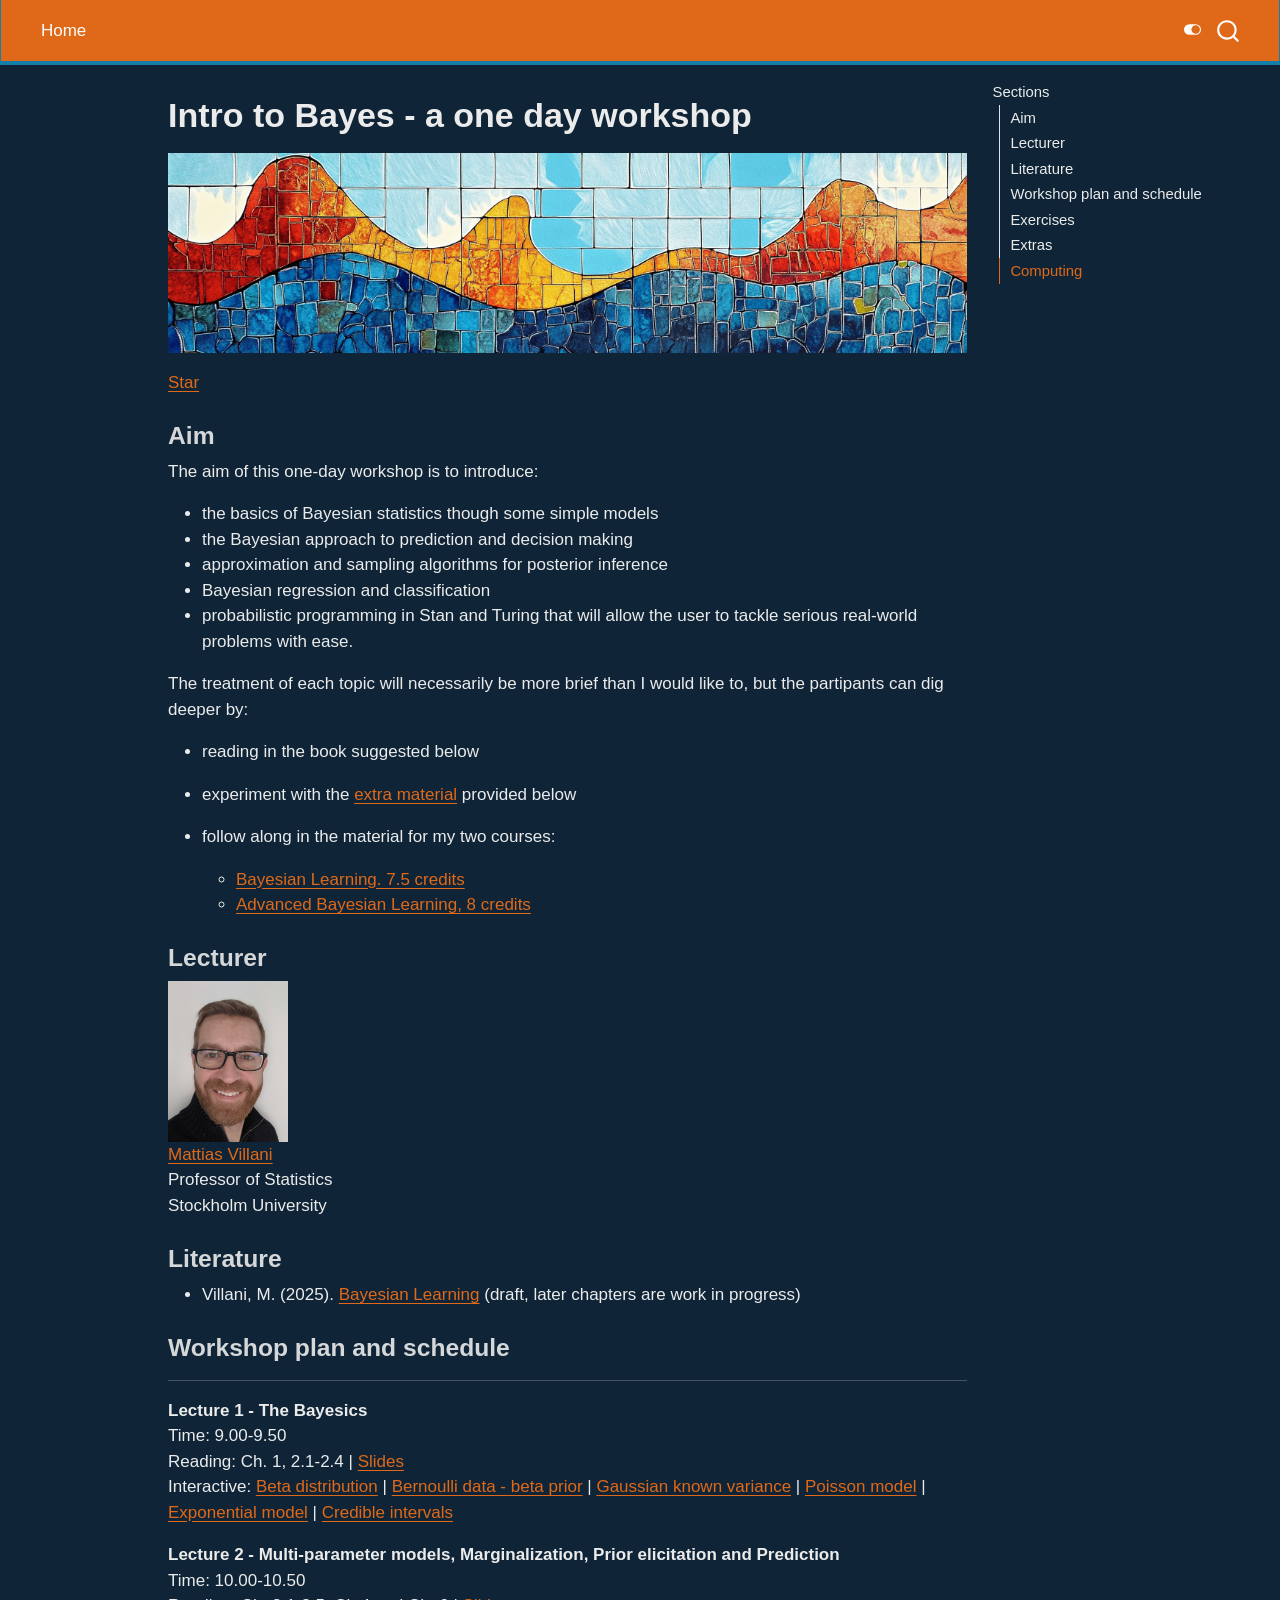
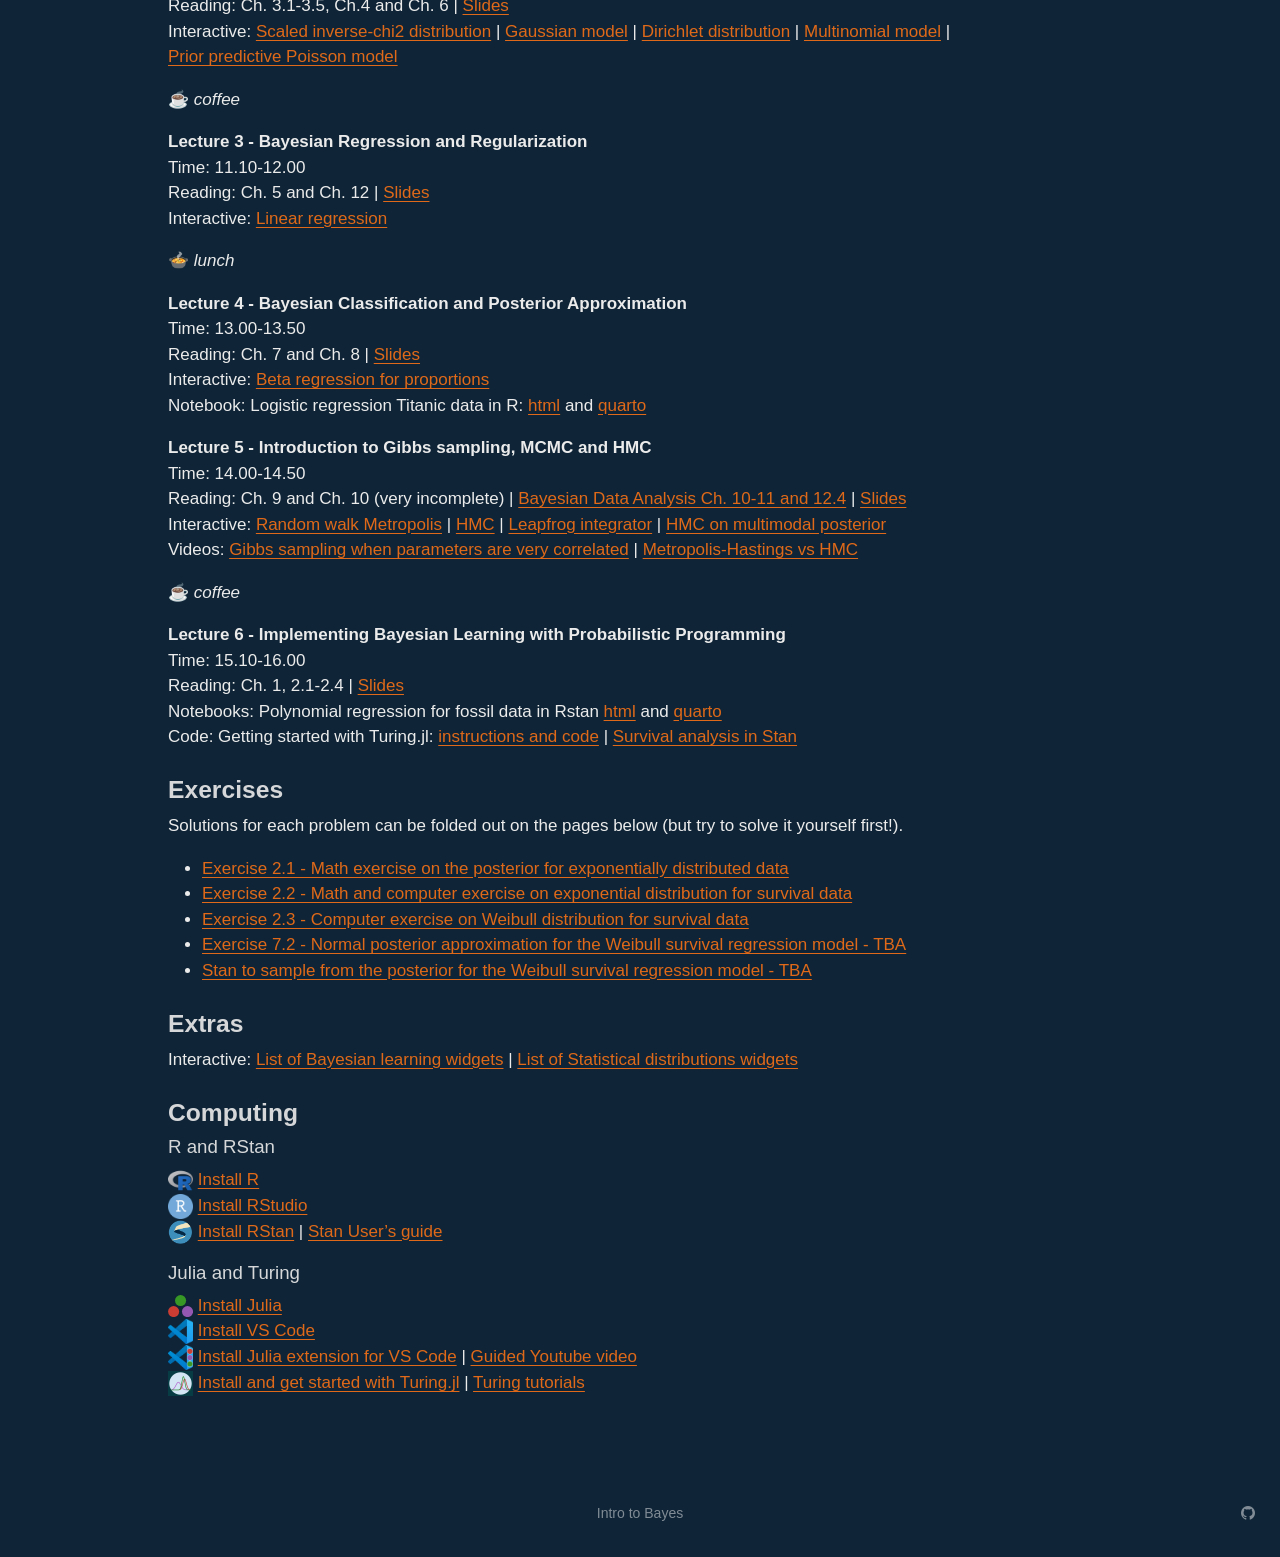
==== commit 0f01a80e: "added optim problem for Weibull in exercises" ====
--- a/docs/index.html
+++ b/docs/index.html
@@ -2,7 +2,7 @@
 <html xmlns="http://www.w3.org/1999/xhtml" lang="en" xml:lang="en"><head>
 
 <meta charset="utf-8">
-<meta name="generator" content="quarto-1.3.450">
+<meta name="generator" content="quarto-1.6.40">
 
 <meta name="viewport" content="width=device-width, initial-scale=1.0, user-scalable=yes">
 
@@ -35,19 +35,25 @@
 <script src="site_libs/quarto-html/tippy.umd.min.js"></script>
 <script src="site_libs/quarto-html/anchor.min.js"></script>
 <link href="site_libs/quarto-html/tippy.css" rel="stylesheet">
-<link href="site_libs/quarto-html/quarto-syntax-highlighting.css" rel="stylesheet" class="quarto-color-scheme" id="quarto-text-highlighting-styles">
-<link href="site_libs/quarto-html/quarto-syntax-highlighting-dark.css" rel="stylesheet" class="quarto-color-scheme quarto-color-alternate" id="quarto-text-highlighting-styles">
+<link href="site_libs/quarto-html/quarto-syntax-highlighting-549806ee2085284f45b00abea8c6df48.css" rel="stylesheet" class="quarto-color-scheme" id="quarto-text-highlighting-styles">
+<link href="site_libs/quarto-html/quarto-syntax-highlighting-dark-8ea72dc5fed832574809a9c94082fbbb.css" rel="stylesheet" class="quarto-color-scheme quarto-color-alternate" id="quarto-text-highlighting-styles">
 <script src="site_libs/bootstrap/bootstrap.min.js"></script>
 <link href="site_libs/bootstrap/bootstrap-icons.css" rel="stylesheet">
-<link href="site_libs/bootstrap/bootstrap.min.css" rel="stylesheet" class="quarto-color-scheme" id="quarto-bootstrap" data-mode="light">
-<link href="site_libs/bootstrap/bootstrap-dark.min.css" rel="stylesheet" class="quarto-color-scheme quarto-color-alternate" id="quarto-bootstrap" data-mode="dark">
+<link href="site_libs/bootstrap/bootstrap-fc3cd45728d25fc1a494926d8a114a58.min.css" rel="stylesheet" append-hash="true" class="quarto-color-scheme" id="quarto-bootstrap" data-mode="light">
+<link href="site_libs/bootstrap/bootstrap-dark-e566e7d53b7ab26a57d70dd27f9c6c6b.min.css" rel="stylesheet" append-hash="true" class="quarto-color-scheme quarto-color-alternate" id="quarto-bootstrap" data-mode="dark">
 <script id="quarto-search-options" type="application/json">{
   "location": "navbar",
   "copy-button": false,
   "collapse-after": 3,
   "panel-placement": "end",
   "type": "overlay",
-  "limit": 20,
+  "limit": 50,
+  "keyboard-shortcut": [
+    "f",
+    "/",
+    "s"
+  ],
+  "show-item-context": false,
   "language": {
     "search-no-results-text": "No results",
     "search-matching-documents-text": "matching documents",
@@ -56,6 +62,7 @@
     "search-more-match-text": "more match in this document",
     "search-more-matches-text": "more matches in this document",
     "search-clear-button-title": "Clear",
+    "search-text-placeholder": "",
     "search-detached-cancel-button-title": "Cancel",
     "search-submit-button-title": "Submit",
     "search-label": "Search"
@@ -70,23 +77,23 @@
 
 <div id="quarto-search-results"></div>
   <header id="quarto-header" class="headroom fixed-top">
-    <nav class="navbar navbar-expand-lg navbar-dark ">
+    <nav class="navbar navbar-expand-lg " data-bs-theme="dark">
       <div class="navbar-container container-fluid">
             <div id="quarto-search" class="" title="Search"></div>
-          <button class="navbar-toggler" type="button" data-bs-toggle="collapse" data-bs-target="#navbarCollapse" aria-controls="navbarCollapse" aria-expanded="false" aria-label="Toggle navigation" onclick="if (window.quartoToggleHeadroom) { window.quartoToggleHeadroom(); }">
+          <button class="navbar-toggler" type="button" data-bs-toggle="collapse" data-bs-target="#navbarCollapse" aria-controls="navbarCollapse" role="menu" aria-expanded="false" aria-label="Toggle navigation" onclick="if (window.quartoToggleHeadroom) { window.quartoToggleHeadroom(); }">
   <span class="navbar-toggler-icon"></span>
 </button>
           <div class="collapse navbar-collapse" id="navbarCollapse">
             <ul class="navbar-nav navbar-nav-scroll me-auto">
   <li class="nav-item">
-    <a class="nav-link active" href="./index.html" rel="" target="" aria-current="page">
- <span class="menu-text">Home</span></a>
+    <a class="nav-link active" href="./index.html" aria-current="page"> 
+<span class="menu-text">Home</span></a>
   </li>  
 </ul>
-            <div class="quarto-navbar-tools ms-auto">
+          </div> <!-- /navcollapse -->
+            <div class="quarto-navbar-tools">
   <a href="" class="quarto-color-scheme-toggle quarto-navigation-tool  px-1" onclick="window.quartoToggleColorScheme(); return false;" title="Toggle dark mode"><i class="bi"></i></a>
 </div>
-          </div> <!-- /navcollapse -->
       </div> <!-- /container-fluid -->
     </nav>
 </header>
@@ -127,7 +134,9 @@
   </div>
   
 
+
 </header>
+
 
 <!-- Place this tag in your head or just before your close body tag. -->
 <script async="" defer="" src="https://buttons.github.io/buttons.js"></script>
@@ -183,10 +192,10 @@
 <h3 class="anchored" data-anchor-id="exercises">Exercises</h3>
 <p>Solutions for each problem can be folded out on the pages below (but try to solve it yourself first!).</p>
 <ul>
-<li><a href="https://mattiasvillani.com/BayesianLearningBook/exercises/ch2solutions.html#exercise-2.1">Math exercise on the posterior for exponentially distributed data</a></li>
-<li><a href="https://mattiasvillani.com/BayesianLearningBook/exercises/ch2solutions.html#exercise-2.2">Math and computer exercise on survival data</a></li>
-<li><a href="">Posterior for Weibull - TBA</a></li>
-<li><a href="">Normal posterior approximation for the Weibull survival regression model - TBA</a></li>
+<li><a href="https://mattiasvillani.com/BayesianLearningBook/exercises/ch2solutions.html#sec-prob_post_exp">Exercise 2.1 - Math exercise on the posterior for exponentially distributed data</a></li>
+<li><a href="https://mattiasvillani.com/BayesianLearningBook/exercises/ch2solutions.html#sec-prob_post_exp_lung">Exercise 2.2 - Math and computer exercise on exponential distribution for survival data</a></li>
+<li><a href="https://mattiasvillani.com/BayesianLearningBook/exercises/ch2solutions.html#sec-prob_post_weibull_lung">Exercise 2.3 - Computer exercise on Weibull distribution for survival data</a></li>
+<li><a href="https://mattiasvillani.com/BayesianLearningBook/exercises/ch7solutions.html#sec-prob_weibull_lung_optim">Exercise 7.2 - Normal posterior approximation for the Weibull survival regression model - TBA</a></li>
 <li><a href="">Stan to sample from the posterior for the Weibull survival regression model - TBA</a></li>
 </ul>
 </section>
@@ -252,6 +261,33 @@
       }
     }
   }
+  const toggleGiscusIfUsed = (isAlternate, darkModeDefault) => {
+    const baseTheme = document.querySelector('#giscus-base-theme')?.value ?? 'light';
+    const alternateTheme = document.querySelector('#giscus-alt-theme')?.value ?? 'dark';
+    let newTheme = '';
+    if(darkModeDefault) {
+      newTheme = isAlternate ? baseTheme : alternateTheme;
+    } else {
+      newTheme = isAlternate ? alternateTheme : baseTheme;
+    }
+    const changeGiscusTheme = () => {
+      // From: https://github.com/giscus/giscus/issues/336
+      const sendMessage = (message) => {
+        const iframe = document.querySelector('iframe.giscus-frame');
+        if (!iframe) return;
+        iframe.contentWindow.postMessage({ giscus: message }, 'https://giscus.app');
+      }
+      sendMessage({
+        setConfig: {
+          theme: newTheme
+        }
+      });
+    }
+    const isGiscussLoaded = window.document.querySelector('iframe.giscus-frame') !== null;
+    if (isGiscussLoaded) {
+      changeGiscusTheme();
+    }
+  }
   const toggleColorMode = (alternate) => {
     // Switch the stylesheets
     const alternateStylesheets = window.document.querySelectorAll('link.quarto-color-scheme.quarto-color-alternate');
@@ -318,13 +354,15 @@
       return localAlternateSentinel;
     }
   }
-  let localAlternateSentinel = 'alternate';
+  const darkModeDefault = true;
+  let localAlternateSentinel = darkModeDefault ? 'alternate' : 'default';
   // Dark / light mode switch
   window.quartoToggleColorScheme = () => {
     // Read the current dark / light value 
     let toAlternate = !hasAlternateSentinel();
     toggleColorMode(toAlternate);
     setStyleSentinel(toAlternate);
+    toggleGiscusIfUsed(toAlternate, darkModeDefault);
   };
   // Ensure there is a toggle, if there isn't float one in the top right
   if (window.document.querySelector('.quarto-color-scheme-toggle') === null) {
@@ -359,18 +397,7 @@
     }
     return false;
   }
-  const clipboard = new window.ClipboardJS('.code-copy-button', {
-    text: function(trigger) {
-      const codeEl = trigger.previousElementSibling.cloneNode(true);
-      for (const childEl of codeEl.children) {
-        if (isCodeAnnotation(childEl)) {
-          childEl.remove();
-        }
-      }
-      return codeEl.innerText;
-    }
-  });
-  clipboard.on('success', function(e) {
+  const onCopySuccess = function(e) {
     // button target
     const button = e.trigger;
     // don't keep focus
@@ -402,11 +429,48 @@
     }, 1000);
     // clear code selection
     e.clearSelection();
+  }
+  const getTextToCopy = function(trigger) {
+      const codeEl = trigger.previousElementSibling.cloneNode(true);
+      for (const childEl of codeEl.children) {
+        if (isCodeAnnotation(childEl)) {
+          childEl.remove();
+        }
+      }
+      return codeEl.innerText;
+  }
+  const clipboard = new window.ClipboardJS('.code-copy-button:not([data-in-quarto-modal])', {
+    text: getTextToCopy
   });
-  function tippyHover(el, contentFn) {
+  clipboard.on('success', onCopySuccess);
+  if (window.document.getElementById('quarto-embedded-source-code-modal')) {
+    const clipboardModal = new window.ClipboardJS('.code-copy-button[data-in-quarto-modal]', {
+      text: getTextToCopy,
+      container: window.document.getElementById('quarto-embedded-source-code-modal')
+    });
+    clipboardModal.on('success', onCopySuccess);
+  }
+    var localhostRegex = new RegExp(/^(?:http|https):\/\/localhost\:?[0-9]*\//);
+    var mailtoRegex = new RegExp(/^mailto:/);
+      var filterRegex = new RegExp('/' + window.location.host + '/');
+    var isInternal = (href) => {
+        return filterRegex.test(href) || localhostRegex.test(href) || mailtoRegex.test(href);
+    }
+    // Inspect non-navigation links and adorn them if external
+ 	var links = window.document.querySelectorAll('a[href]:not(.nav-link):not(.navbar-brand):not(.toc-action):not(.sidebar-link):not(.sidebar-item-toggle):not(.pagination-link):not(.no-external):not([aria-hidden]):not(.dropdown-item):not(.quarto-navigation-tool):not(.about-link)');
+    for (var i=0; i<links.length; i++) {
+      const link = links[i];
+      if (!isInternal(link.href)) {
+        // undo the damage that might have been done by quarto-nav.js in the case of
+        // links that we want to consider external
+        if (link.dataset.originalHref !== undefined) {
+          link.href = link.dataset.originalHref;
+        }
+      }
+    }
+  function tippyHover(el, contentFn, onTriggerFn, onUntriggerFn) {
     const config = {
       allowHTML: true,
-      content: contentFn,
       maxWidth: 500,
       delay: 100,
       arrow: false,
@@ -416,8 +480,17 @@
       interactive: true,
       interactiveBorder: 10,
       theme: 'quarto',
-      placement: 'bottom-start'
+      placement: 'bottom-start',
     };
+    if (contentFn) {
+      config.content = contentFn;
+    }
+    if (onTriggerFn) {
+      config.onTrigger = onTriggerFn;
+    }
+    if (onUntriggerFn) {
+      config.onUntrigger = onUntriggerFn;
+    }
     window.tippy(el, config); 
   }
   const noterefs = window.document.querySelectorAll('a[role="doc-noteref"]');
@@ -429,7 +502,129 @@
       try { href = new URL(href).hash; } catch {}
       const id = href.replace(/^#\/?/, "");
       const note = window.document.getElementById(id);
-      return note.innerHTML;
+      if (note) {
+        return note.innerHTML;
+      } else {
+        return "";
+      }
+    });
+  }
+  const xrefs = window.document.querySelectorAll('a.quarto-xref');
+  const processXRef = (id, note) => {
+    // Strip column container classes
+    const stripColumnClz = (el) => {
+      el.classList.remove("page-full", "page-columns");
+      if (el.children) {
+        for (const child of el.children) {
+          stripColumnClz(child);
+        }
+      }
+    }
+    stripColumnClz(note)
+    if (id === null || id.startsWith('sec-')) {
+      // Special case sections, only their first couple elements
+      const container = document.createElement("div");
+      if (note.children && note.children.length > 2) {
+        container.appendChild(note.children[0].cloneNode(true));
+        for (let i = 1; i < note.children.length; i++) {
+          const child = note.children[i];
+          if (child.tagName === "P" && child.innerText === "") {
+            continue;
+          } else {
+            container.appendChild(child.cloneNode(true));
+            break;
+          }
+        }
+        if (window.Quarto?.typesetMath) {
+          window.Quarto.typesetMath(container);
+        }
+        return container.innerHTML
+      } else {
+        if (window.Quarto?.typesetMath) {
+          window.Quarto.typesetMath(note);
+        }
+        return note.innerHTML;
+      }
+    } else {
+      // Remove any anchor links if they are present
+      const anchorLink = note.querySelector('a.anchorjs-link');
+      if (anchorLink) {
+        anchorLink.remove();
+      }
+      if (window.Quarto?.typesetMath) {
+        window.Quarto.typesetMath(note);
+      }
+      if (note.classList.contains("callout")) {
+        return note.outerHTML;
+      } else {
+        return note.innerHTML;
+      }
+    }
+  }
+  for (var i=0; i<xrefs.length; i++) {
+    const xref = xrefs[i];
+    tippyHover(xref, undefined, function(instance) {
+      instance.disable();
+      let url = xref.getAttribute('href');
+      let hash = undefined; 
+      if (url.startsWith('#')) {
+        hash = url;
+      } else {
+        try { hash = new URL(url).hash; } catch {}
+      }
+      if (hash) {
+        const id = hash.replace(/^#\/?/, "");
+        const note = window.document.getElementById(id);
+        if (note !== null) {
+          try {
+            const html = processXRef(id, note.cloneNode(true));
+            instance.setContent(html);
+          } finally {
+            instance.enable();
+            instance.show();
+          }
+        } else {
+          // See if we can fetch this
+          fetch(url.split('#')[0])
+          .then(res => res.text())
+          .then(html => {
+            const parser = new DOMParser();
+            const htmlDoc = parser.parseFromString(html, "text/html");
+            const note = htmlDoc.getElementById(id);
+            if (note !== null) {
+              const html = processXRef(id, note);
+              instance.setContent(html);
+            } 
+          }).finally(() => {
+            instance.enable();
+            instance.show();
+          });
+        }
+      } else {
+        // See if we can fetch a full url (with no hash to target)
+        // This is a special case and we should probably do some content thinning / targeting
+        fetch(url)
+        .then(res => res.text())
+        .then(html => {
+          const parser = new DOMParser();
+          const htmlDoc = parser.parseFromString(html, "text/html");
+          const note = htmlDoc.querySelector('main.content');
+          if (note !== null) {
+            // This should only happen for chapter cross references
+            // (since there is no id in the URL)
+            // remove the first header
+            if (note.children.length > 0 && note.children[0].tagName === "HEADER") {
+              note.children[0].remove();
+            }
+            const html = processXRef(null, note);
+            instance.setContent(html);
+          } 
+        }).finally(() => {
+          instance.enable();
+          instance.show();
+        });
+      }
+    }, function(instance) {
     });
   }
       let selectedAnnoteEl;
@@ -473,6 +668,7 @@
             }
             div.style.top = top - 2 + "px";
             div.style.height = height + 4 + "px";
+            div.style.left = 0;
             let gutterDiv = window.document.getElementById("code-annotation-line-highlight-gutter");
             if (gutterDiv === null) {
               gutterDiv = window.document.createElement("div");
@@ -498,6 +694,32 @@
         });
         selectedAnnoteEl = undefined;
       };
+        // Handle positioning of the toggle
+    window.addEventListener(
+      "resize",
+      throttle(() => {
+        elRect = undefined;
+        if (selectedAnnoteEl) {
+          selectCodeLines(selectedAnnoteEl);
+        }
+      }, 10)
+    );
+    function throttle(fn, ms) {
+    let throttle = false;
+    let timer;
+      return (...args) => {
+        if(!throttle) { // first call gets through
+            fn.apply(this, args);
+            throttle = true;
+        } else { // all the others get throttled
+            if(timer) clearTimeout(timer); // cancel #2
+            timer = setTimeout(() => {
+              fn.apply(this, args);
+              timer = throttle = false;
+            }, ms);
+        }
+      };
+    }
       // Attach click handler to the DT
       const annoteDls = window.document.querySelectorAll('dt[data-target-cell]');
       for (const annoteDlNode of annoteDls) {
@@ -585,4 +807,5 @@
 
 
 
+
 </body></html>
--- a/docs/site_libs/quarto-html/quarto-syntax-highlighting-549806ee2085284f45b00abea8c6df48.css
+++ b/docs/site_libs/quarto-html/quarto-syntax-highlighting-549806ee2085284f45b00abea8c6df48.css
@@ -0,0 +1,205 @@
+/* quarto syntax highlight colors */
+:root {
+  --quarto-hl-ot-color: #003B4F;
+  --quarto-hl-at-color: #657422;
+  --quarto-hl-ss-color: #20794D;
+  --quarto-hl-an-color: #5E5E5E;
+  --quarto-hl-fu-color: #4758AB;
+  --quarto-hl-st-color: #20794D;
+  --quarto-hl-cf-color: #003B4F;
+  --quarto-hl-op-color: #5E5E5E;
+  --quarto-hl-er-color: #AD0000;
+  --quarto-hl-bn-color: #AD0000;
+  --quarto-hl-al-color: #AD0000;
+  --quarto-hl-va-color: #111111;
+  --quarto-hl-bu-color: inherit;
+  --quarto-hl-ex-color: inherit;
+  --quarto-hl-pp-color: #AD0000;
+  --quarto-hl-in-color: #5E5E5E;
+  --quarto-hl-vs-color: #20794D;
+  --quarto-hl-wa-color: #5E5E5E;
+  --quarto-hl-do-color: #5E5E5E;
+  --quarto-hl-im-color: #00769E;
+  --quarto-hl-ch-color: #20794D;
+  --quarto-hl-dt-color: #AD0000;
+  --quarto-hl-fl-color: #AD0000;
+  --quarto-hl-co-color: #5E5E5E;
+  --quarto-hl-cv-color: #5E5E5E;
+  --quarto-hl-cn-color: #8f5902;
+  --quarto-hl-sc-color: #5E5E5E;
+  --quarto-hl-dv-color: #AD0000;
+  --quarto-hl-kw-color: #003B4F;
+}
+
+/* other quarto variables */
+:root {
+  --quarto-font-monospace: SFMono-Regular, Menlo, Monaco, Consolas, "Liberation Mono", "Courier New", monospace;
+}
+
+pre > code.sourceCode > span {
+  color: #003B4F;
+}
+
+code span {
+  color: #003B4F;
+}
+
+code.sourceCode > span {
+  color: #003B4F;
+}
+
+div.sourceCode,
+div.sourceCode pre.sourceCode {
+  color: #003B4F;
+}
+
+code span.ot {
+  color: #003B4F;
+  font-style: inherit;
+}
+
+code span.at {
+  color: #657422;
+  font-style: inherit;
+}
+
+code span.ss {
+  color: #20794D;
+  font-style: inherit;
+}
+
+code span.an {
+  color: #5E5E5E;
+  font-style: inherit;
+}
+
+code span.fu {
+  color: #4758AB;
+  font-style: inherit;
+}
+
+code span.st {
+  color: #20794D;
+  font-style: inherit;
+}
+
+code span.cf {
+  color: #003B4F;
+  font-weight: bold;
+  font-style: inherit;
+}
+
+code span.op {
+  color: #5E5E5E;
+  font-style: inherit;
+}
+
+code span.er {
+  color: #AD0000;
+  font-style: inherit;
+}
+
+code span.bn {
+  color: #AD0000;
+  font-style: inherit;
+}
+
+code span.al {
+  color: #AD0000;
+  font-style: inherit;
+}
+
+code span.va {
+  color: #111111;
+  font-style: inherit;
+}
+
+code span.bu {
+  font-style: inherit;
+}
+
+code span.ex {
+  font-style: inherit;
+}
+
+code span.pp {
+  color: #AD0000;
+  font-style: inherit;
+}
+
+code span.in {
+  color: #5E5E5E;
+  font-style: inherit;
+}
+
+code span.vs {
+  color: #20794D;
+  font-style: inherit;
+}
+
+code span.wa {
+  color: #5E5E5E;
+  font-style: italic;
+}
+
+code span.do {
+  color: #5E5E5E;
+  font-style: italic;
+}
+
+code span.im {
+  color: #00769E;
+  font-style: inherit;
+}
+
+code span.ch {
+  color: #20794D;
+  font-style: inherit;
+}
+
+code span.dt {
+  color: #AD0000;
+  font-style: inherit;
+}
+
+code span.fl {
+  color: #AD0000;
+  font-style: inherit;
+}
+
+code span.co {
+  color: #5E5E5E;
+  font-style: inherit;
+}
+
+code span.cv {
+  color: #5E5E5E;
+  font-style: italic;
+}
+
+code span.cn {
+  color: #8f5902;
+  font-style: inherit;
+}
+
+code span.sc {
+  color: #5E5E5E;
+  font-style: inherit;
+}
+
+code span.dv {
+  color: #AD0000;
+  font-style: inherit;
+}
+
+code span.kw {
+  color: #003B4F;
+  font-weight: bold;
+  font-style: inherit;
+}
+
+.prevent-inlining {
+  content: "</";
+}
+
+/*# sourceMappingURL=ae99138f4fbc2fb4c9f5e5cd69c22459.css.map */
--- a/docs/site_libs/quarto-html/quarto-syntax-highlighting-dark-8ea72dc5fed832574809a9c94082fbbb.css
+++ b/docs/site_libs/quarto-html/quarto-syntax-highlighting-dark-8ea72dc5fed832574809a9c94082fbbb.css
@@ -0,0 +1,189 @@
+/* quarto syntax highlight colors */
+:root {
+  --quarto-hl-al-color: #f07178;
+  --quarto-hl-an-color: #d4d0ab;
+  --quarto-hl-at-color: #00e0e0;
+  --quarto-hl-bn-color: #d4d0ab;
+  --quarto-hl-bu-color: #abe338;
+  --quarto-hl-ch-color: #abe338;
+  --quarto-hl-co-color: #f8f8f2;
+  --quarto-hl-cv-color: #ffd700;
+  --quarto-hl-cn-color: #ffd700;
+  --quarto-hl-cf-color: #ffa07a;
+  --quarto-hl-dt-color: #ffa07a;
+  --quarto-hl-dv-color: #d4d0ab;
+  --quarto-hl-do-color: #f8f8f2;
+  --quarto-hl-er-color: #f07178;
+  --quarto-hl-ex-color: #00e0e0;
+  --quarto-hl-fl-color: #d4d0ab;
+  --quarto-hl-fu-color: #ffa07a;
+  --quarto-hl-im-color: #abe338;
+  --quarto-hl-in-color: #d4d0ab;
+  --quarto-hl-kw-color: #ffa07a;
+  --quarto-hl-op-color: #ffa07a;
+  --quarto-hl-ot-color: #00e0e0;
+  --quarto-hl-pp-color: #dcc6e0;
+  --quarto-hl-re-color: #00e0e0;
+  --quarto-hl-sc-color: #abe338;
+  --quarto-hl-ss-color: #abe338;
+  --quarto-hl-st-color: #abe338;
+  --quarto-hl-va-color: #00e0e0;
+  --quarto-hl-vs-color: #abe338;
+  --quarto-hl-wa-color: #dcc6e0;
+}
+
+/* other quarto variables */
+:root {
+  --quarto-font-monospace: SFMono-Regular, Menlo, Monaco, Consolas, "Liberation Mono", "Courier New", monospace;
+}
+
+code span.al {
+  background-color: #2a0f15;
+  font-weight: bold;
+  color: #f07178;
+}
+
+code span.an {
+  color: #d4d0ab;
+}
+
+code span.at {
+  color: #00e0e0;
+}
+
+code span.bn {
+  color: #d4d0ab;
+}
+
+code span.bu {
+  color: #abe338;
+}
+
+code span.ch {
+  color: #abe338;
+}
+
+code span.co {
+  font-style: italic;
+  color: #f8f8f2;
+}
+
+code span.cv {
+  color: #ffd700;
+}
+
+code span.cn {
+  color: #ffd700;
+}
+
+code span.cf {
+  font-weight: bold;
+  color: #ffa07a;
+}
+
+code span.dt {
+  color: #ffa07a;
+}
+
+code span.dv {
+  color: #d4d0ab;
+}
+
+code span.do {
+  color: #f8f8f2;
+}
+
+code span.er {
+  color: #f07178;
+  text-decoration: underline;
+}
+
+code span.ex {
+  font-weight: bold;
+  color: #00e0e0;
+}
+
+code span.fl {
+  color: #d4d0ab;
+}
+
+code span.fu {
+  color: #ffa07a;
+}
+
+code span.im {
+  color: #abe338;
+}
+
+code span.in {
+  color: #d4d0ab;
+}
+
+code span.kw {
+  font-weight: bold;
+  color: #ffa07a;
+}
+
+pre > code.sourceCode > span {
+  color: #f8f8f2;
+}
+
+code span {
+  color: #f8f8f2;
+}
+
+code.sourceCode > span {
+  color: #f8f8f2;
+}
+
+div.sourceCode,
+div.sourceCode pre.sourceCode {
+  color: #f8f8f2;
+}
+
+code span.op {
+  color: #ffa07a;
+}
+
+code span.ot {
+  color: #00e0e0;
+}
+
+code span.pp {
+  color: #dcc6e0;
+}
+
+code span.re {
+  background-color: #f8f8f2;
+  color: #00e0e0;
+}
+
+code span.sc {
+  color: #abe338;
+}
+
+code span.ss {
+  color: #abe338;
+}
+
+code span.st {
+  color: #abe338;
+}
+
+code span.va {
+  color: #00e0e0;
+}
+
+code span.vs {
+  color: #abe338;
+}
+
+code span.wa {
+  color: #dcc6e0;
+}
+
+.prevent-inlining {
+  content: "</";
+}
+
+/*# sourceMappingURL=74548907a2aa49896d8738a3cf5e8124.css.map */
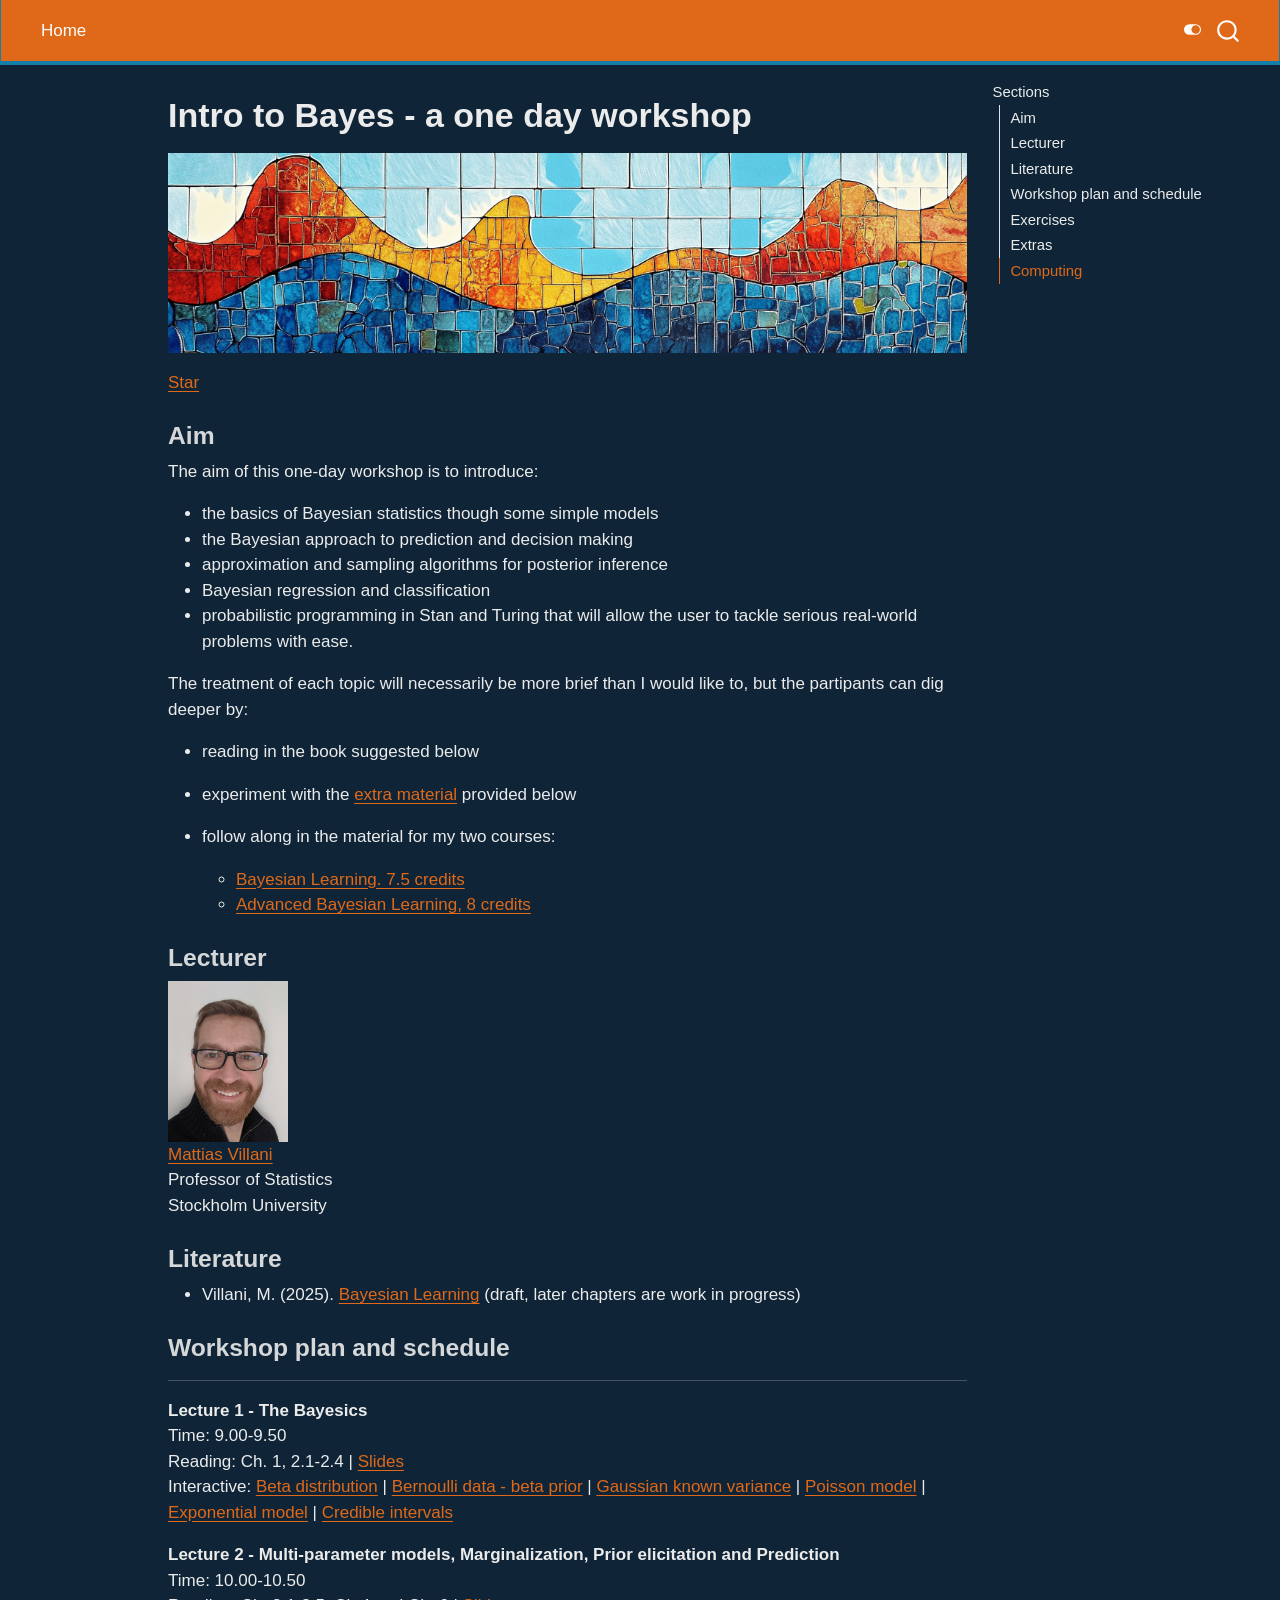
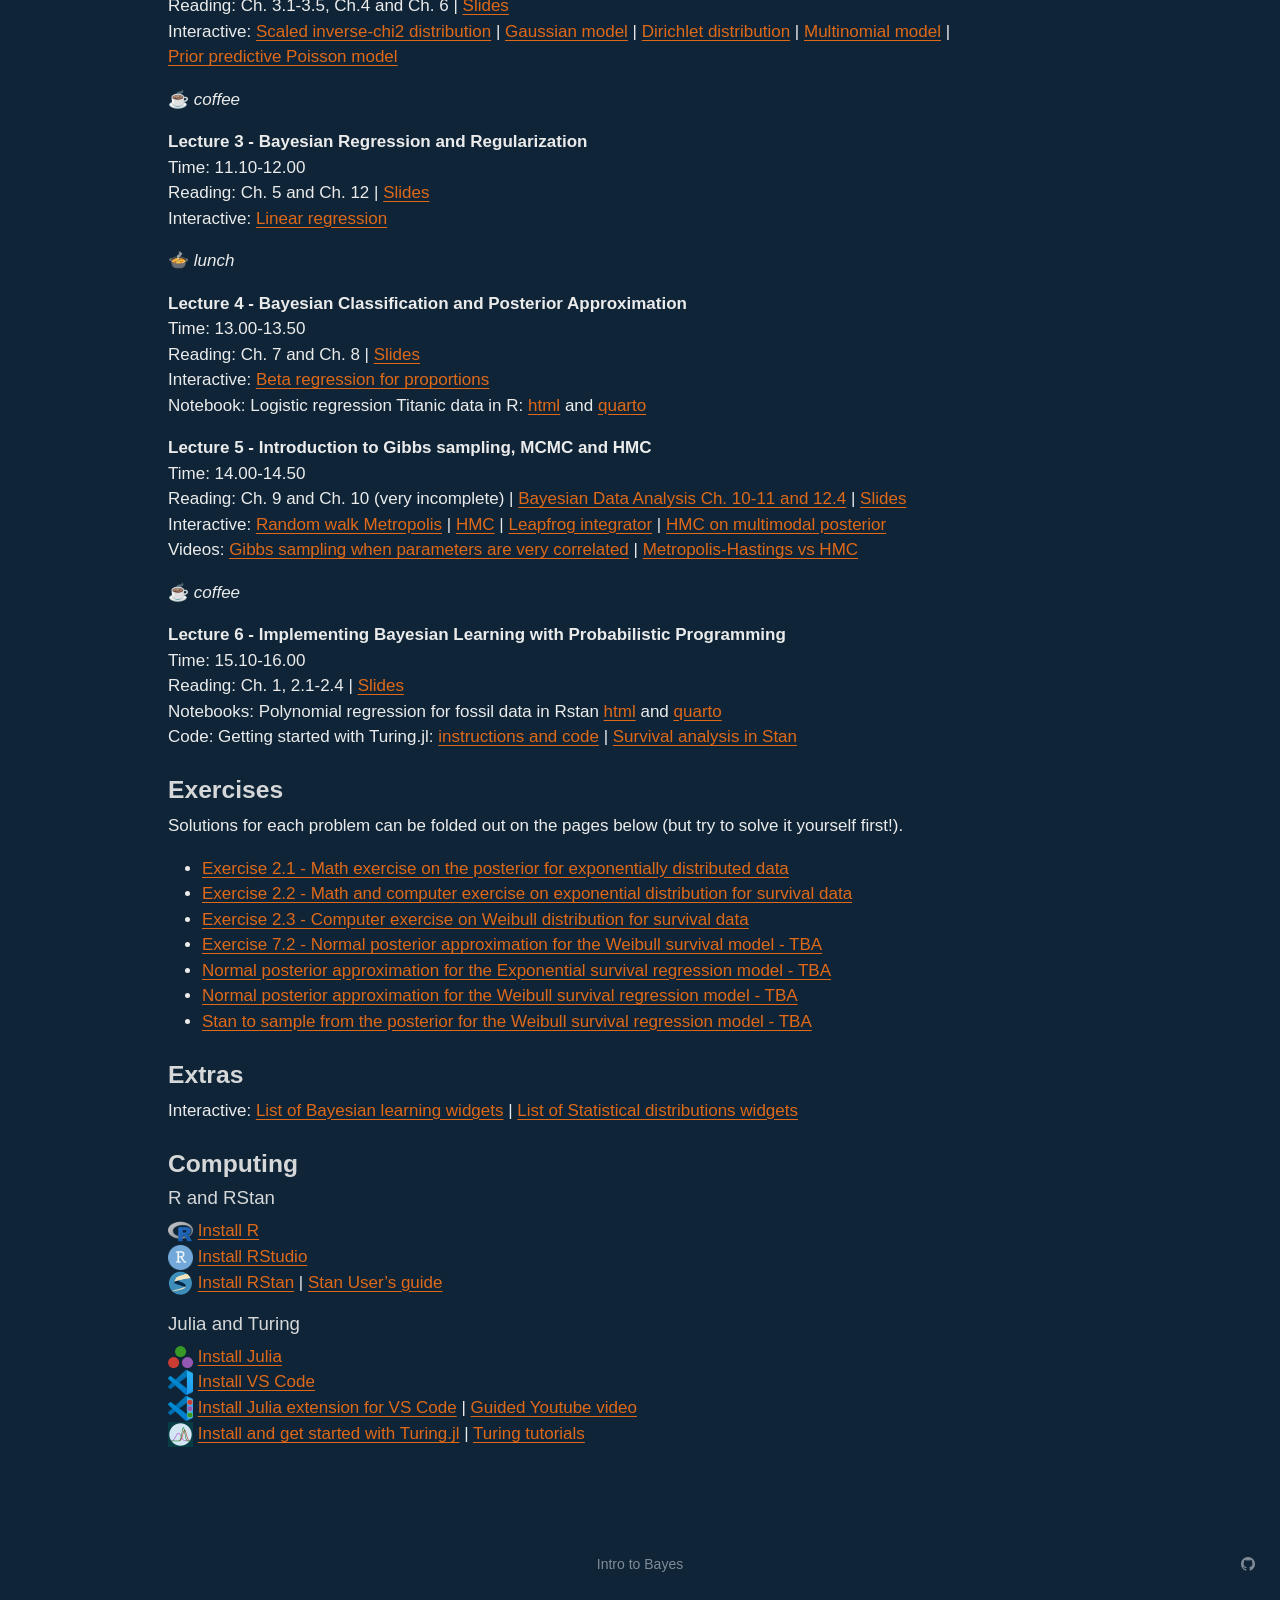
==== commit e53061a7: "upd exercises" ====
--- a/docs/index.html
+++ b/docs/index.html
@@ -195,7 +195,9 @@
 <li><a href="https://mattiasvillani.com/BayesianLearningBook/exercises/ch2solutions.html#sec-prob_post_exp">Exercise 2.1 - Math exercise on the posterior for exponentially distributed data</a></li>
 <li><a href="https://mattiasvillani.com/BayesianLearningBook/exercises/ch2solutions.html#sec-prob_post_exp_lung">Exercise 2.2 - Math and computer exercise on exponential distribution for survival data</a></li>
 <li><a href="https://mattiasvillani.com/BayesianLearningBook/exercises/ch2solutions.html#sec-prob_post_weibull_lung">Exercise 2.3 - Computer exercise on Weibull distribution for survival data</a></li>
-<li><a href="https://mattiasvillani.com/BayesianLearningBook/exercises/ch7solutions.html#sec-prob_weibull_lung_optim">Exercise 7.2 - Normal posterior approximation for the Weibull survival regression model - TBA</a></li>
+<li><a href="https://mattiasvillani.com/BayesianLearningBook/exercises/ch7solutions.html#sec-prob_weibull_lung_optim">Exercise 7.2 - Normal posterior approximation for the Weibull survival model - TBA</a></li>
+<li><a href="">Normal posterior approximation for the Exponential survival regression model - TBA</a></li>
+<li><a href="">Normal posterior approximation for the Weibull survival regression model - TBA</a></li>
 <li><a href="">Stan to sample from the posterior for the Weibull survival regression model - TBA</a></li>
 </ul>
 </section>
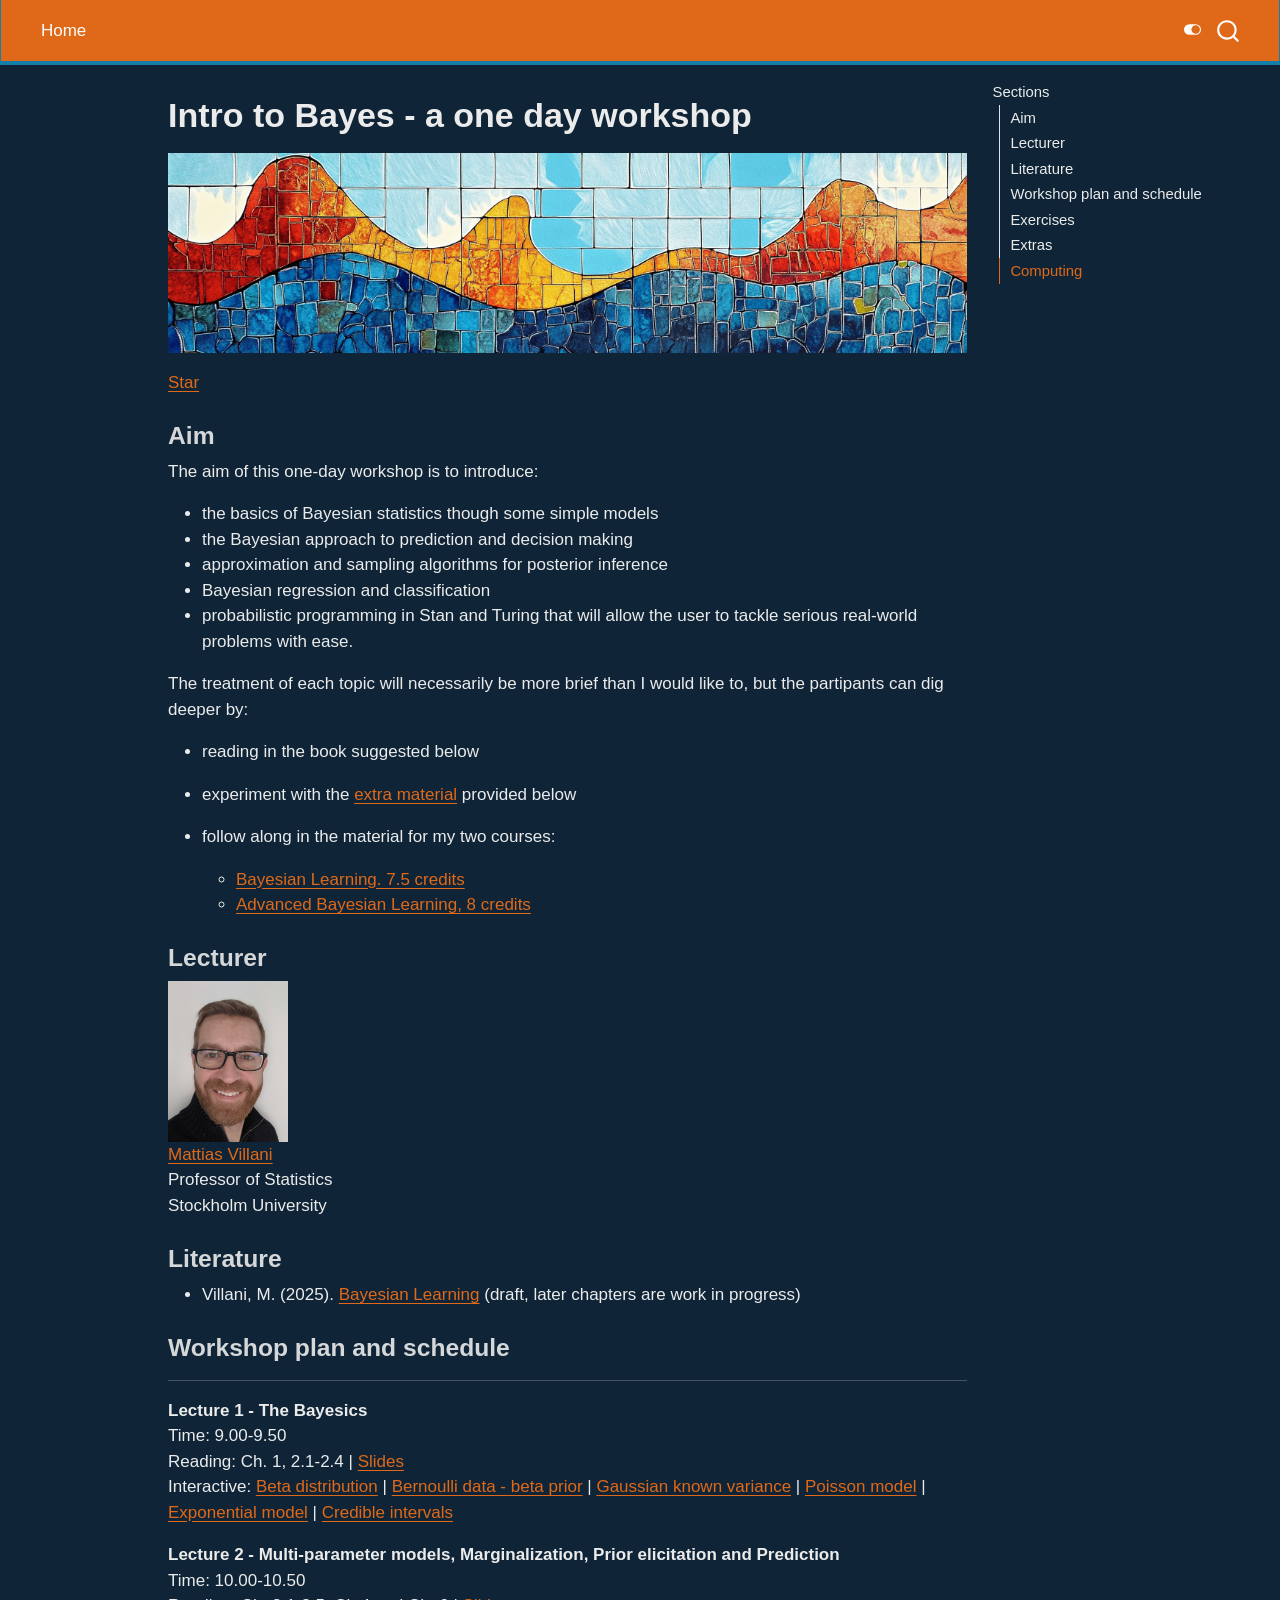
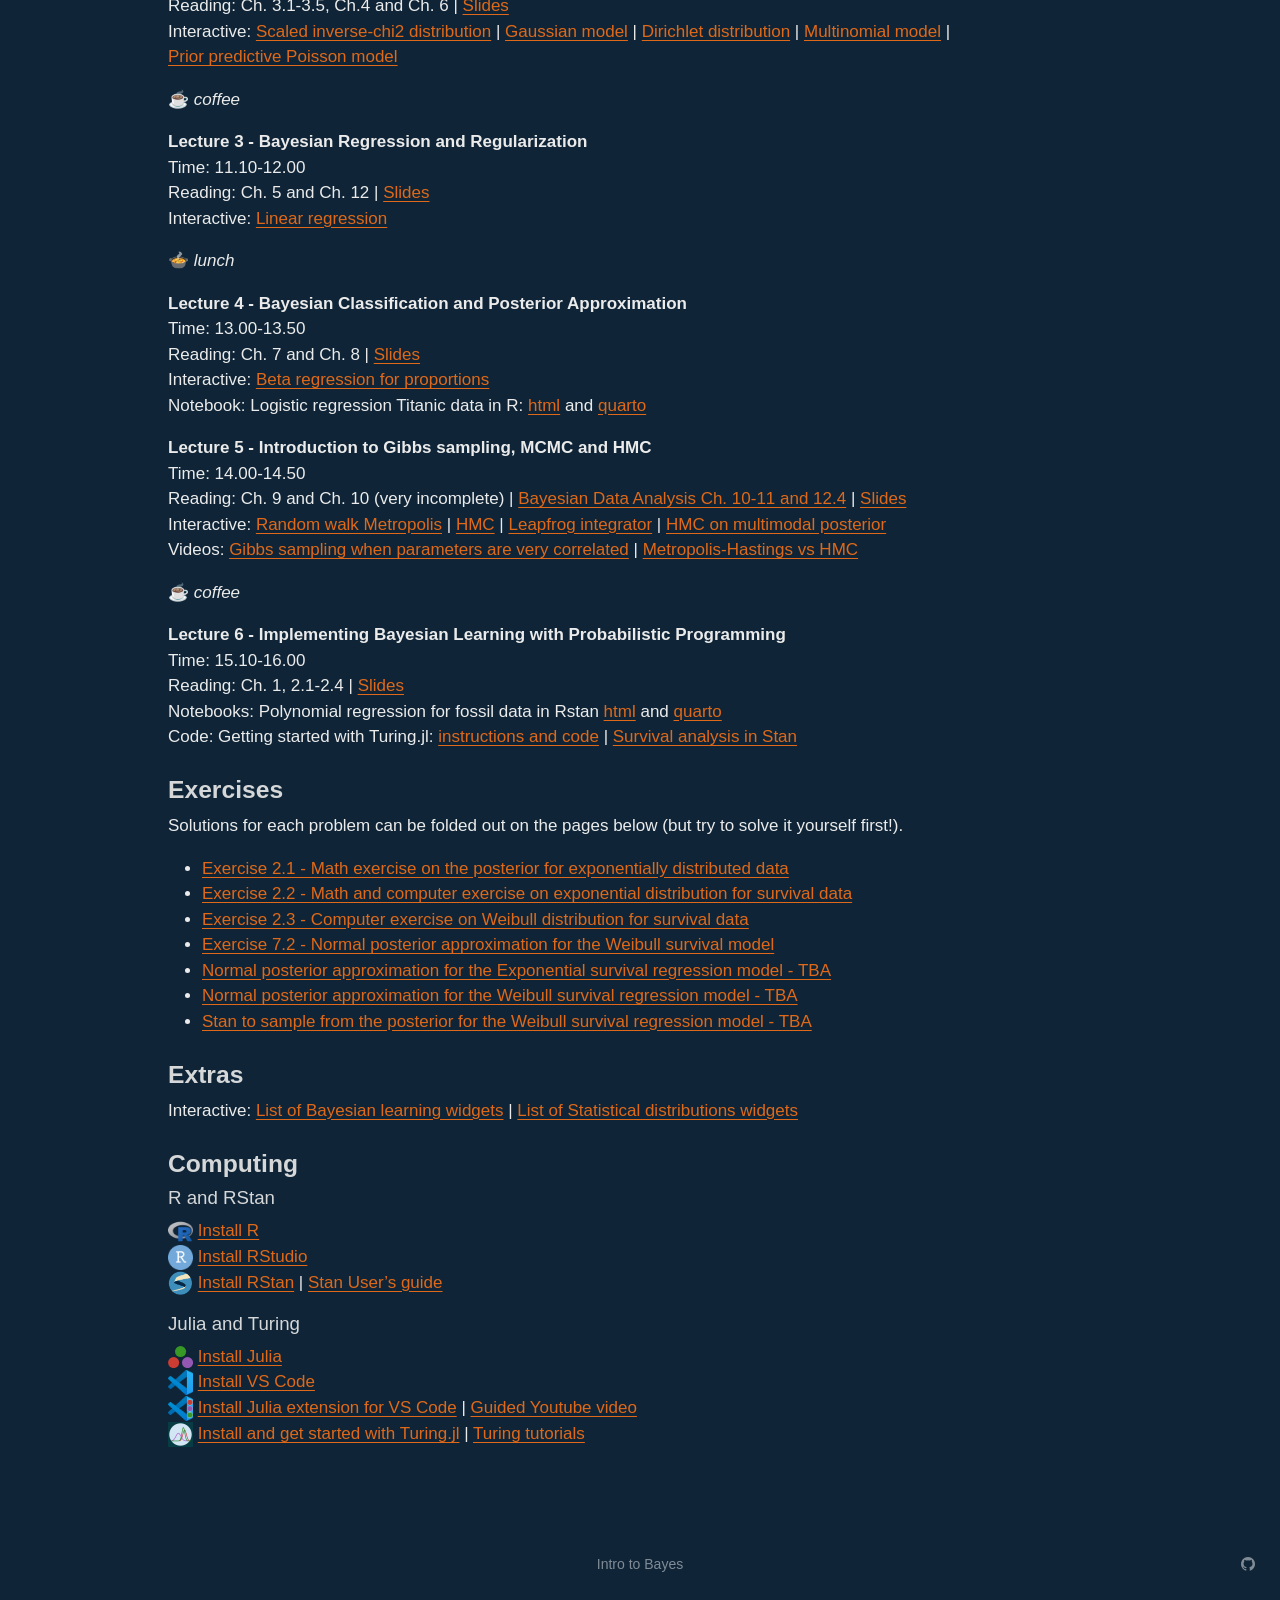
==== commit 84a0fb57: "upd exercise" ====
--- a/docs/index.html
+++ b/docs/index.html
@@ -195,7 +195,7 @@
 <li><a href="https://mattiasvillani.com/BayesianLearningBook/exercises/ch2solutions.html#sec-prob_post_exp">Exercise 2.1 - Math exercise on the posterior for exponentially distributed data</a></li>
 <li><a href="https://mattiasvillani.com/BayesianLearningBook/exercises/ch2solutions.html#sec-prob_post_exp_lung">Exercise 2.2 - Math and computer exercise on exponential distribution for survival data</a></li>
 <li><a href="https://mattiasvillani.com/BayesianLearningBook/exercises/ch2solutions.html#sec-prob_post_weibull_lung">Exercise 2.3 - Computer exercise on Weibull distribution for survival data</a></li>
-<li><a href="https://mattiasvillani.com/BayesianLearningBook/exercises/ch7solutions.html#sec-prob_weibull_lung_optim">Exercise 7.2 - Normal posterior approximation for the Weibull survival model - TBA</a></li>
+<li><a href="https://mattiasvillani.com/BayesianLearningBook/exercises/ch7solutions.html#sec-prob_weibull_lung_optim">Exercise 7.2 - Normal posterior approximation for the Weibull survival model</a></li>
 <li><a href="">Normal posterior approximation for the Exponential survival regression model - TBA</a></li>
 <li><a href="">Normal posterior approximation for the Weibull survival regression model - TBA</a></li>
 <li><a href="">Stan to sample from the posterior for the Weibull survival regression model - TBA</a></li>
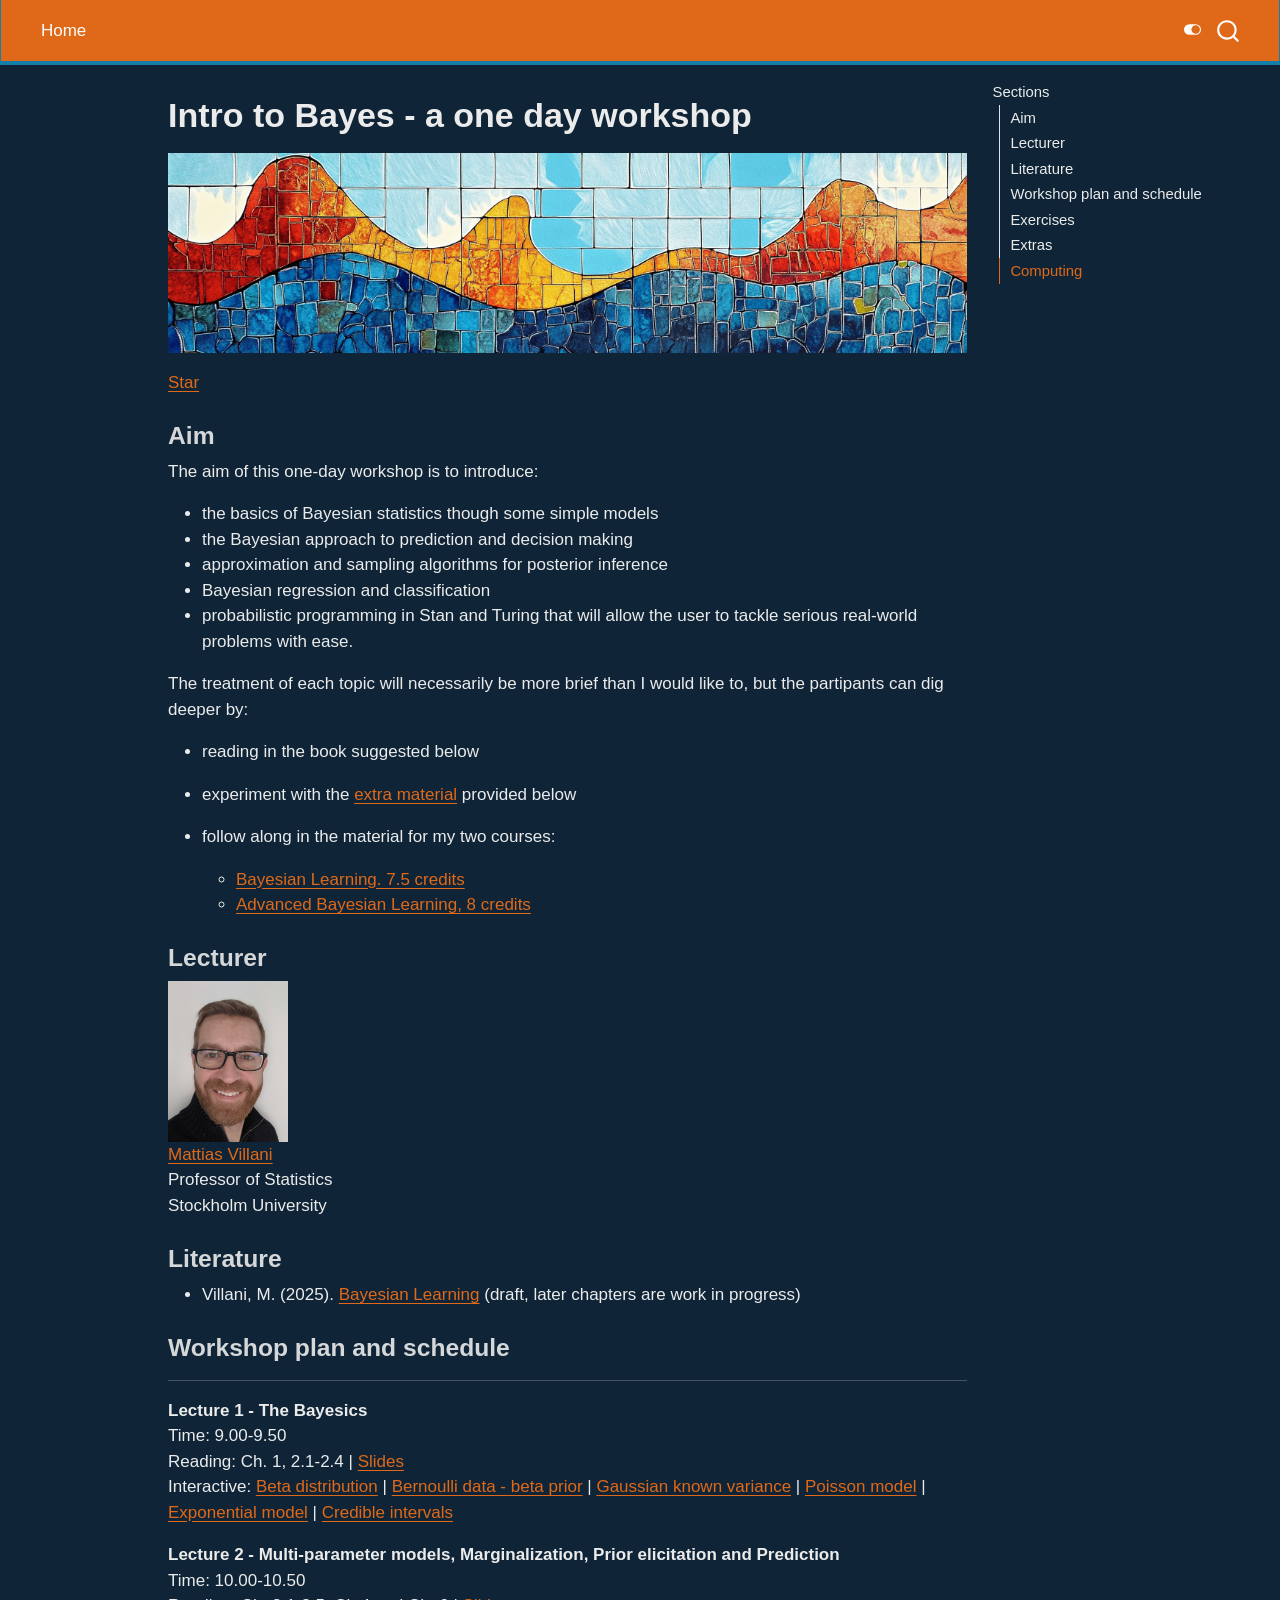
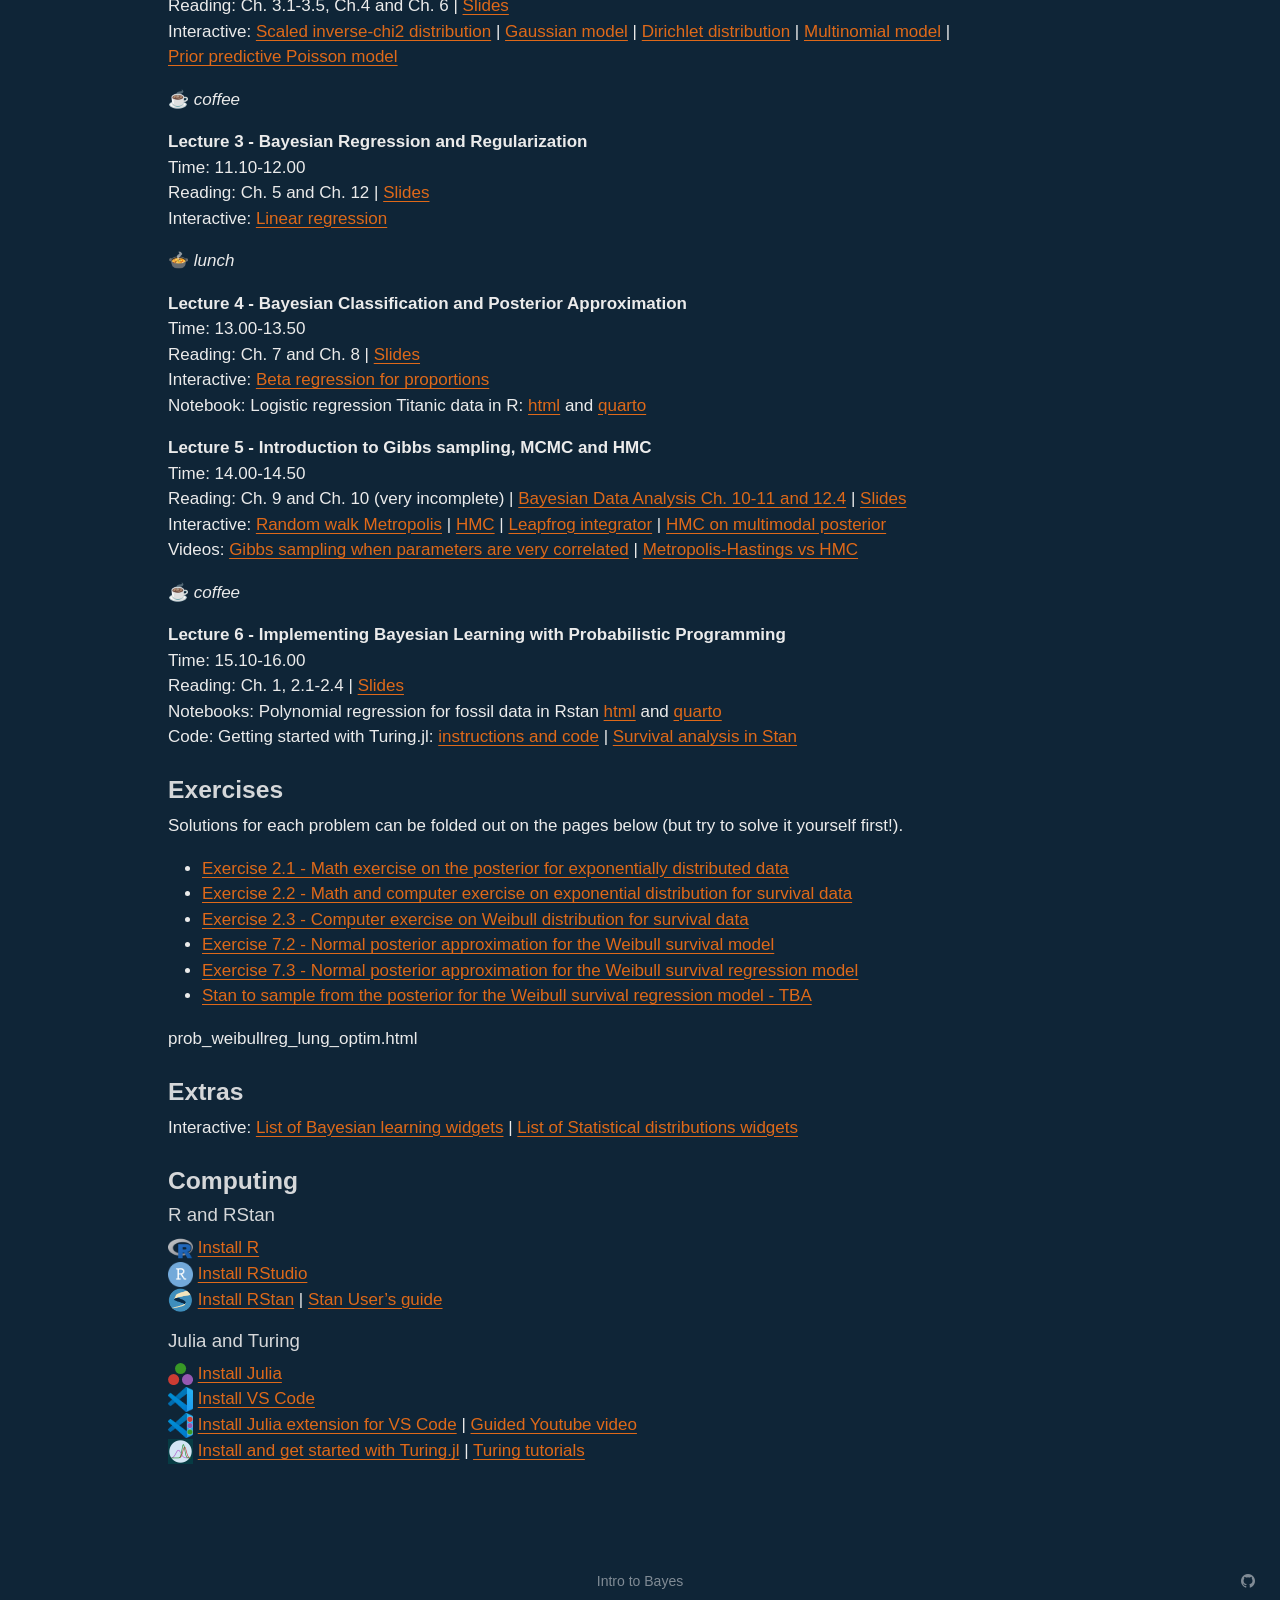
==== commit d34cb95c: "added new exercise" ====
--- a/docs/index.html
+++ b/docs/index.html
@@ -195,11 +195,11 @@
 <li><a href="https://mattiasvillani.com/BayesianLearningBook/exercises/ch2solutions.html#sec-prob_post_exp">Exercise 2.1 - Math exercise on the posterior for exponentially distributed data</a></li>
 <li><a href="https://mattiasvillani.com/BayesianLearningBook/exercises/ch2solutions.html#sec-prob_post_exp_lung">Exercise 2.2 - Math and computer exercise on exponential distribution for survival data</a></li>
 <li><a href="https://mattiasvillani.com/BayesianLearningBook/exercises/ch2solutions.html#sec-prob_post_weibull_lung">Exercise 2.3 - Computer exercise on Weibull distribution for survival data</a></li>
-<li><a href="https://mattiasvillani.com/BayesianLearningBook/exercises/ch7solutions.html#sec-prob_weibull_lung_optim">Exercise 7.2 - Normal posterior approximation for the Weibull survival model</a></li>
-<li><a href="">Normal posterior approximation for the Exponential survival regression model - TBA</a></li>
-<li><a href="">Normal posterior approximation for the Weibull survival regression model - TBA</a></li>
+<li><a href="https://mattiasvillani.com/BayesianLearningBook/exercises/ch7solutions.html#sec-prob_weibullreg_lung_optim">Exercise 7.2 - Normal posterior approximation for the Weibull survival model</a></li>
+<li><a href="https://mattiasvillani.com/BayesianLearningBook/exercises/ch7solutions.html#sec-prob_weibull_lung_optim">Exercise 7.3 - Normal posterior approximation for the Weibull survival regression model</a></li>
 <li><a href="">Stan to sample from the posterior for the Weibull survival regression model - TBA</a></li>
 </ul>
+<p>prob_weibullreg_lung_optim.html</p>
 </section>
 <section id="extras" class="level3">
 <h3 class="anchored" data-anchor-id="extras">Extras <a name="extras"></a></h3>
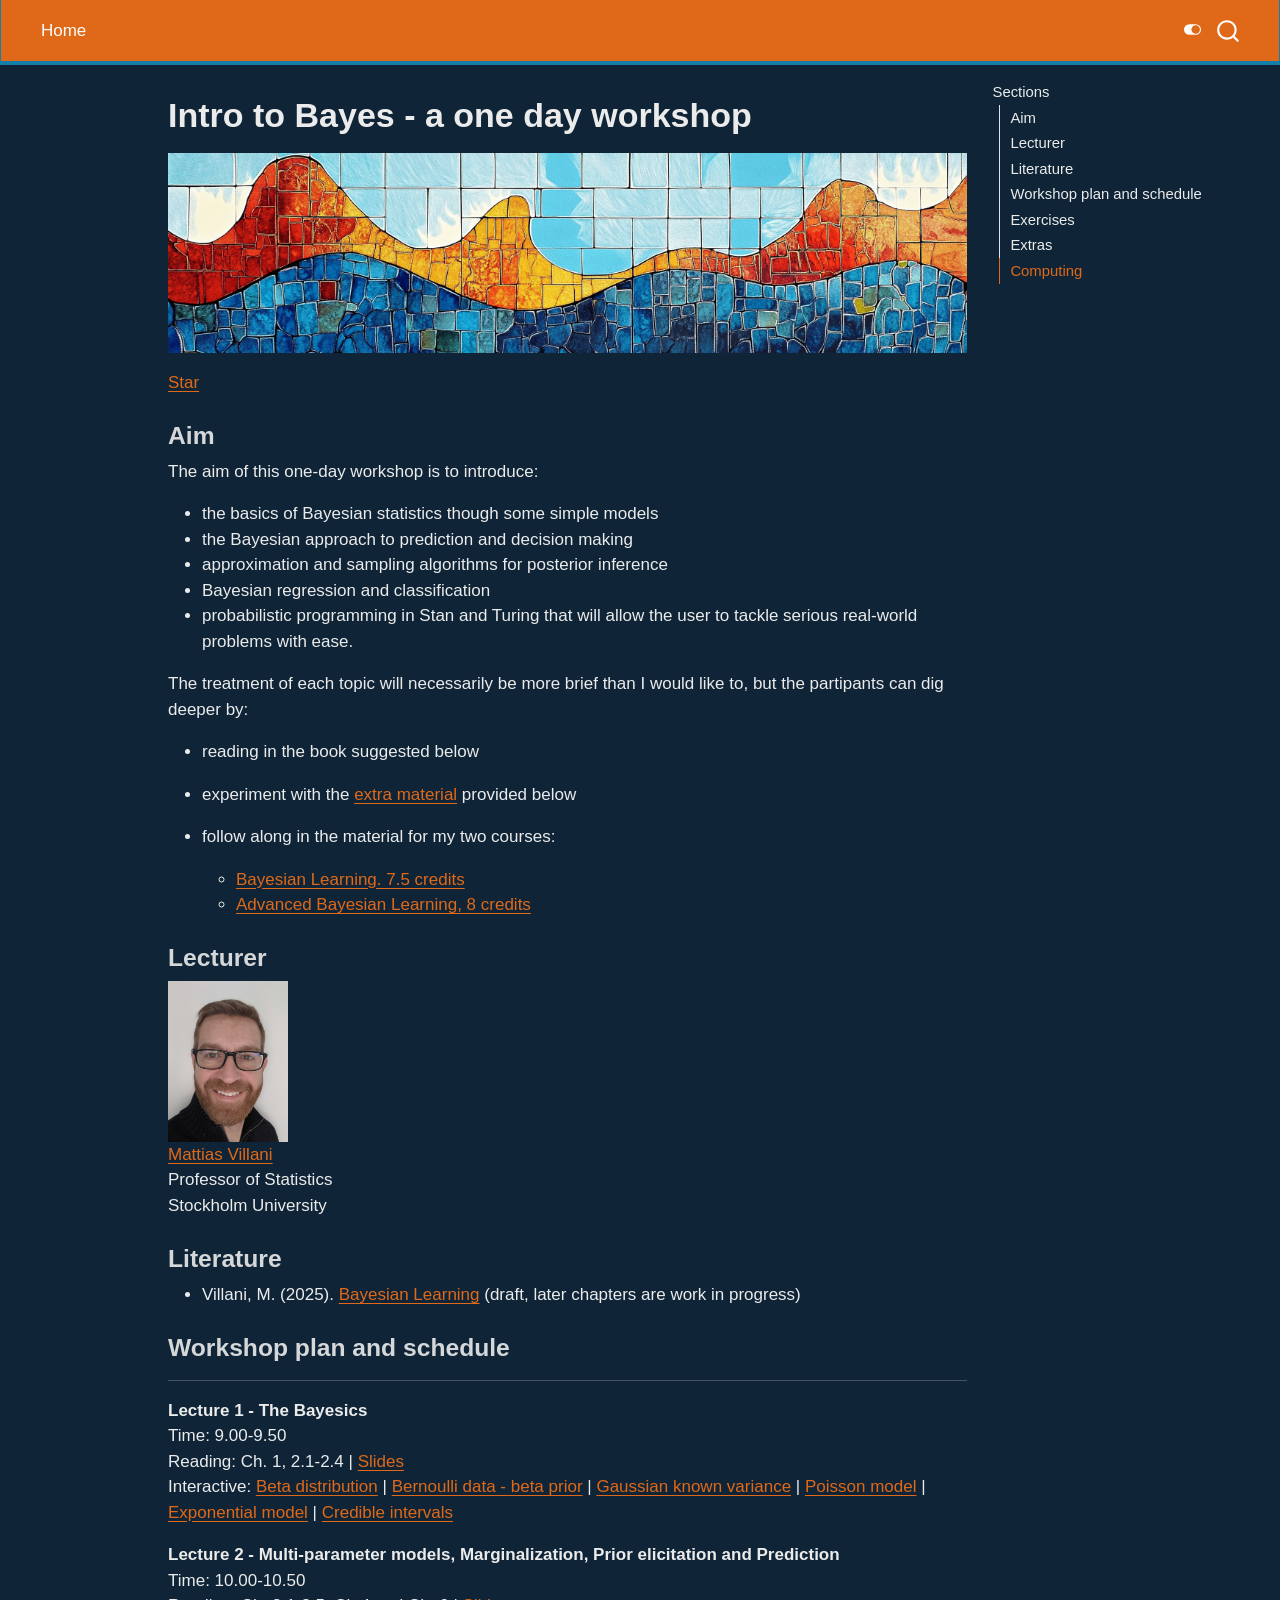
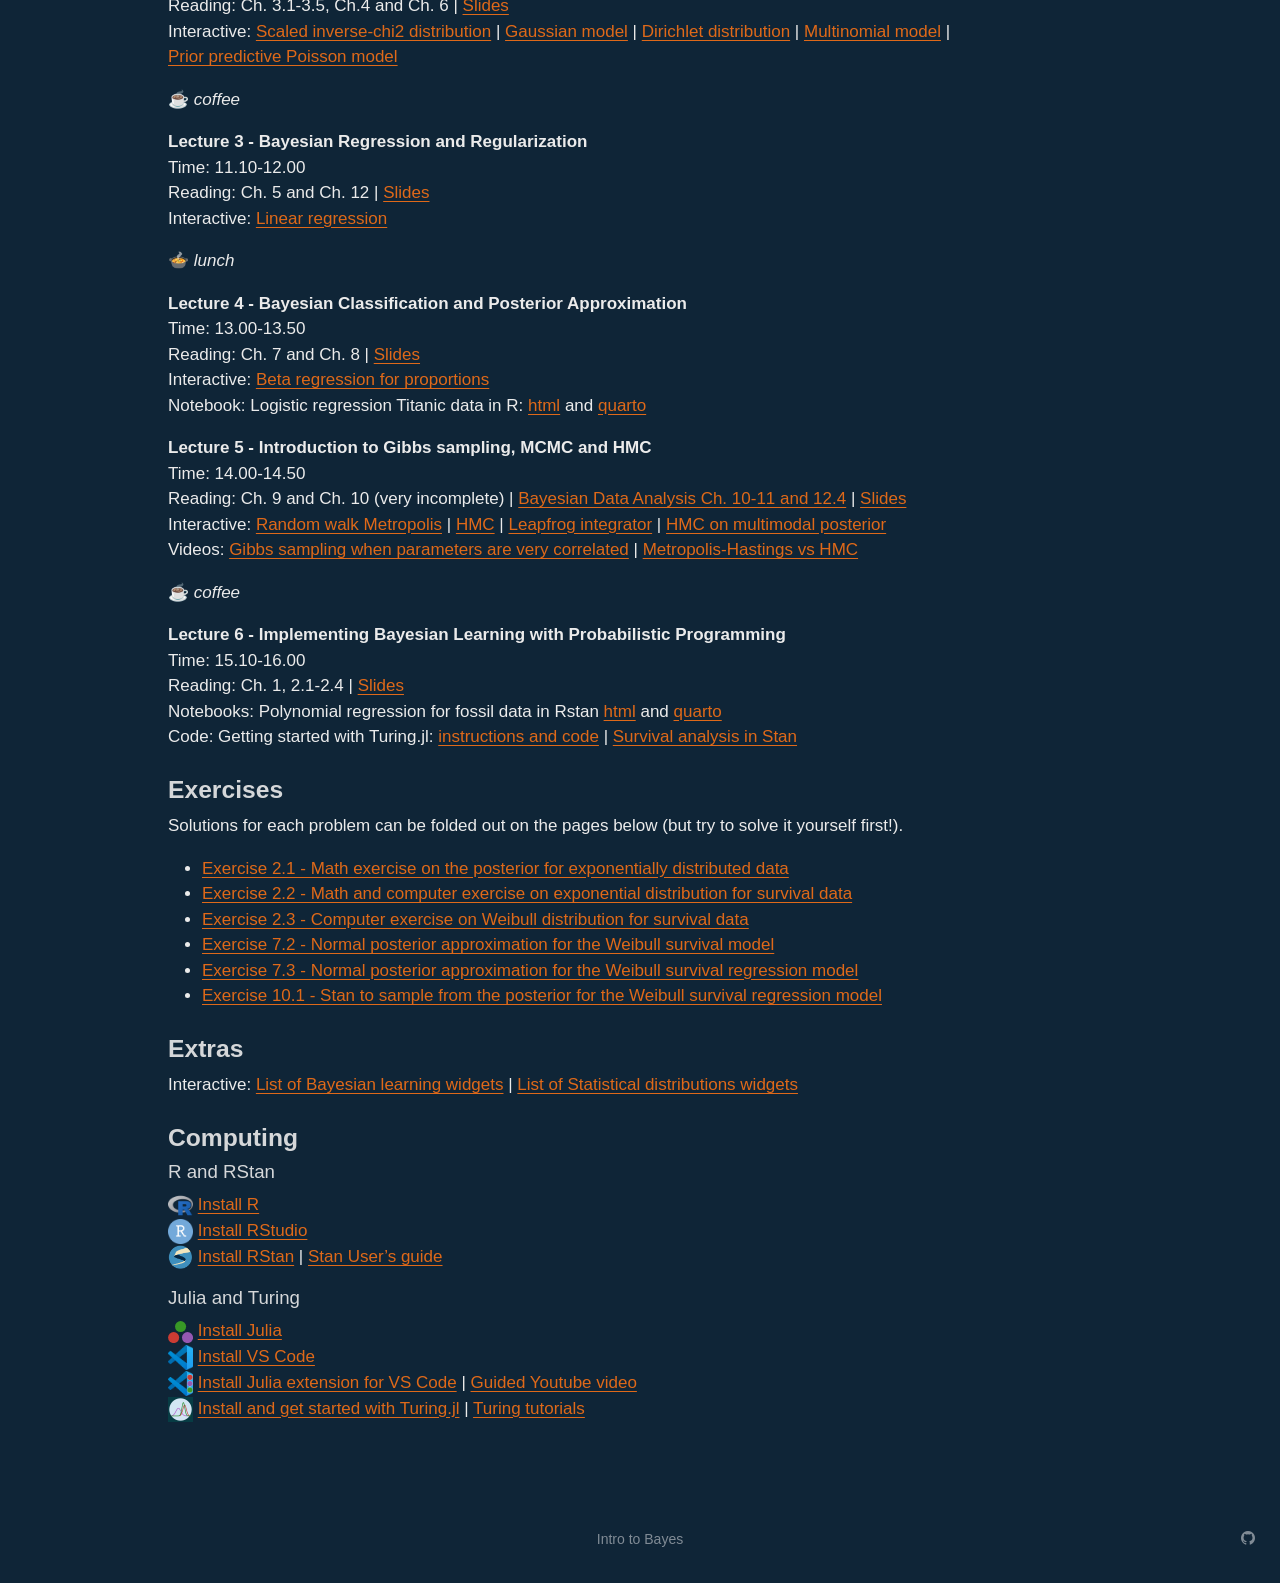
==== commit cc7593bc: "added exercise stan weibull regression" ====
--- a/docs/index.html
+++ b/docs/index.html
@@ -197,9 +197,8 @@
 <li><a href="https://mattiasvillani.com/BayesianLearningBook/exercises/ch2solutions.html#sec-prob_post_weibull_lung">Exercise 2.3 - Computer exercise on Weibull distribution for survival data</a></li>
 <li><a href="https://mattiasvillani.com/BayesianLearningBook/exercises/ch7solutions.html#sec-prob_weibullreg_lung_optim">Exercise 7.2 - Normal posterior approximation for the Weibull survival model</a></li>
 <li><a href="https://mattiasvillani.com/BayesianLearningBook/exercises/ch7solutions.html#sec-prob_weibull_lung_optim">Exercise 7.3 - Normal posterior approximation for the Weibull survival regression model</a></li>
-<li><a href="">Stan to sample from the posterior for the Weibull survival regression model - TBA</a></li>
+<li><a href="https://mattiasvillani.com/BayesianLearningBook/exercises/ch10solutions.html#sec-prob_weibullreg_lung_stan">Exercise 10.1 - Stan to sample from the posterior for the Weibull survival regression model</a></li>
 </ul>
-<p>prob_weibullreg_lung_optim.html</p>
 </section>
 <section id="extras" class="level3">
 <h3 class="anchored" data-anchor-id="extras">Extras <a name="extras"></a></h3>
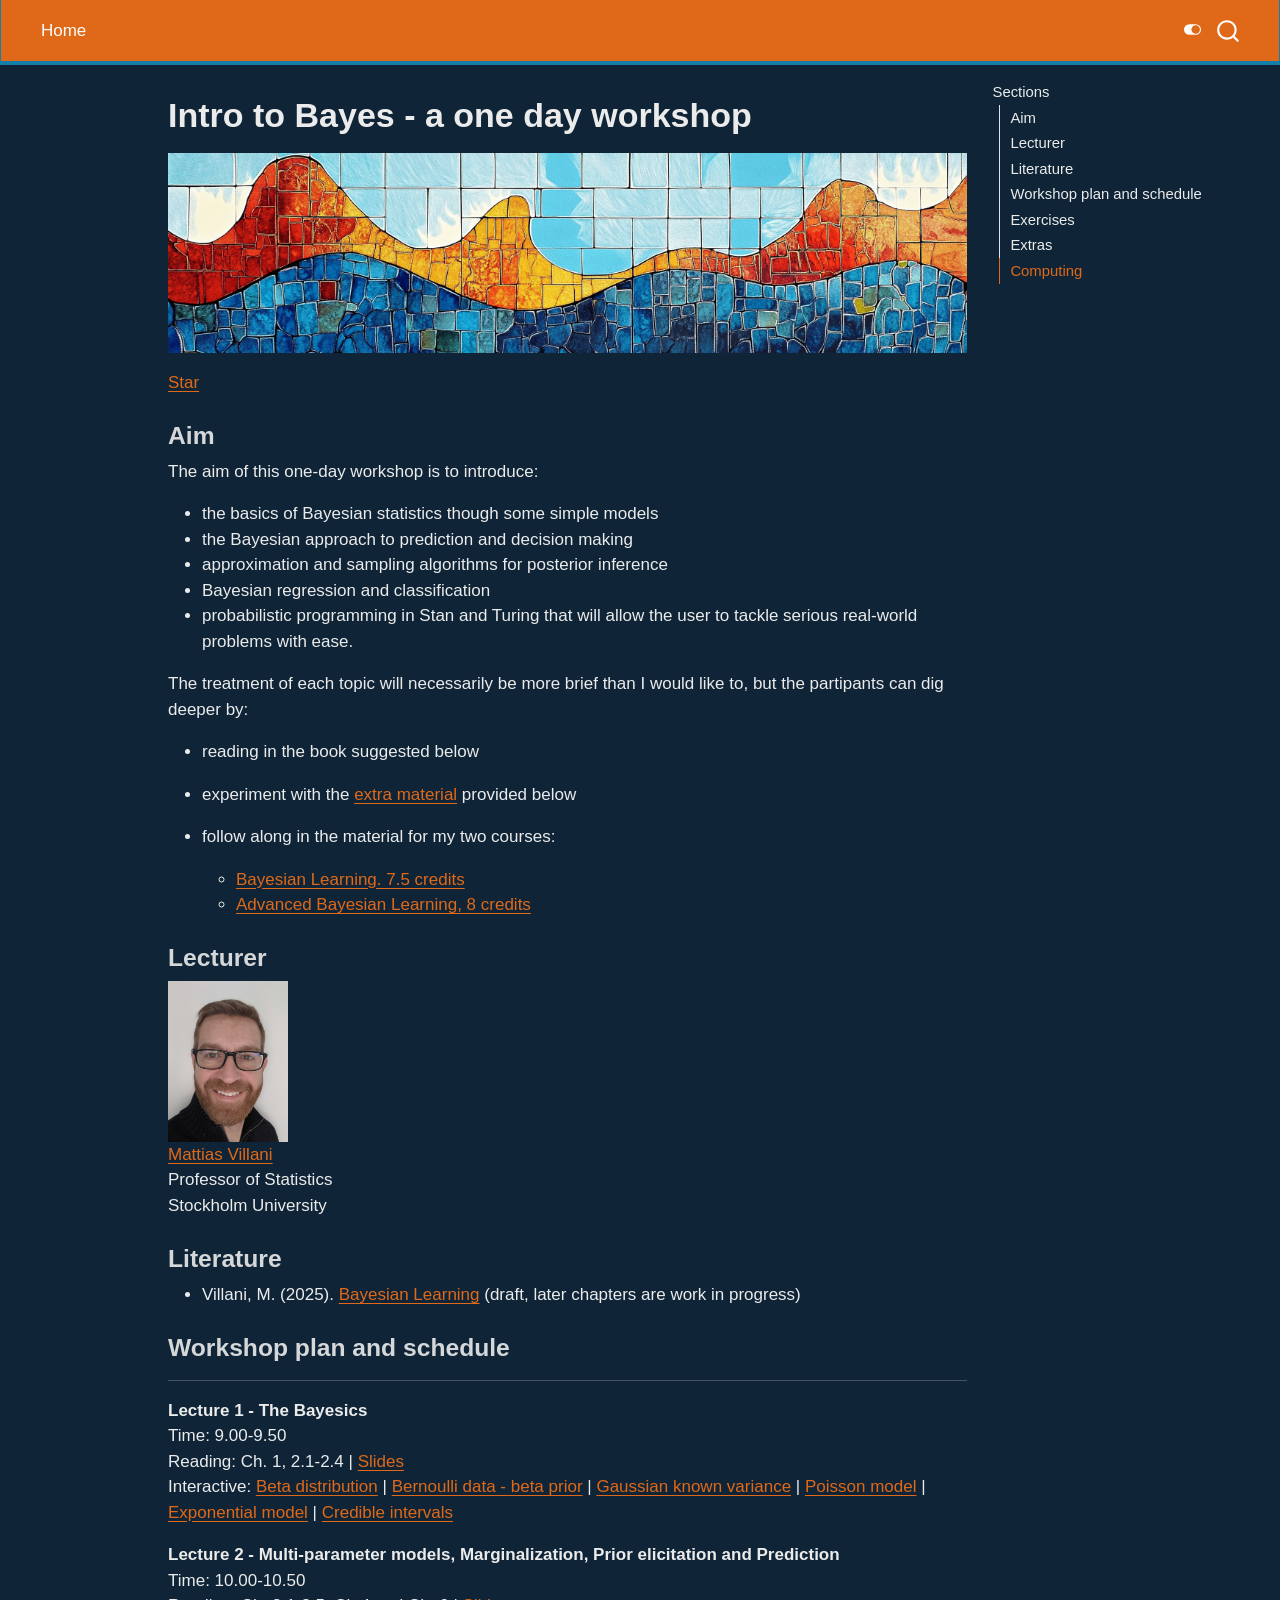
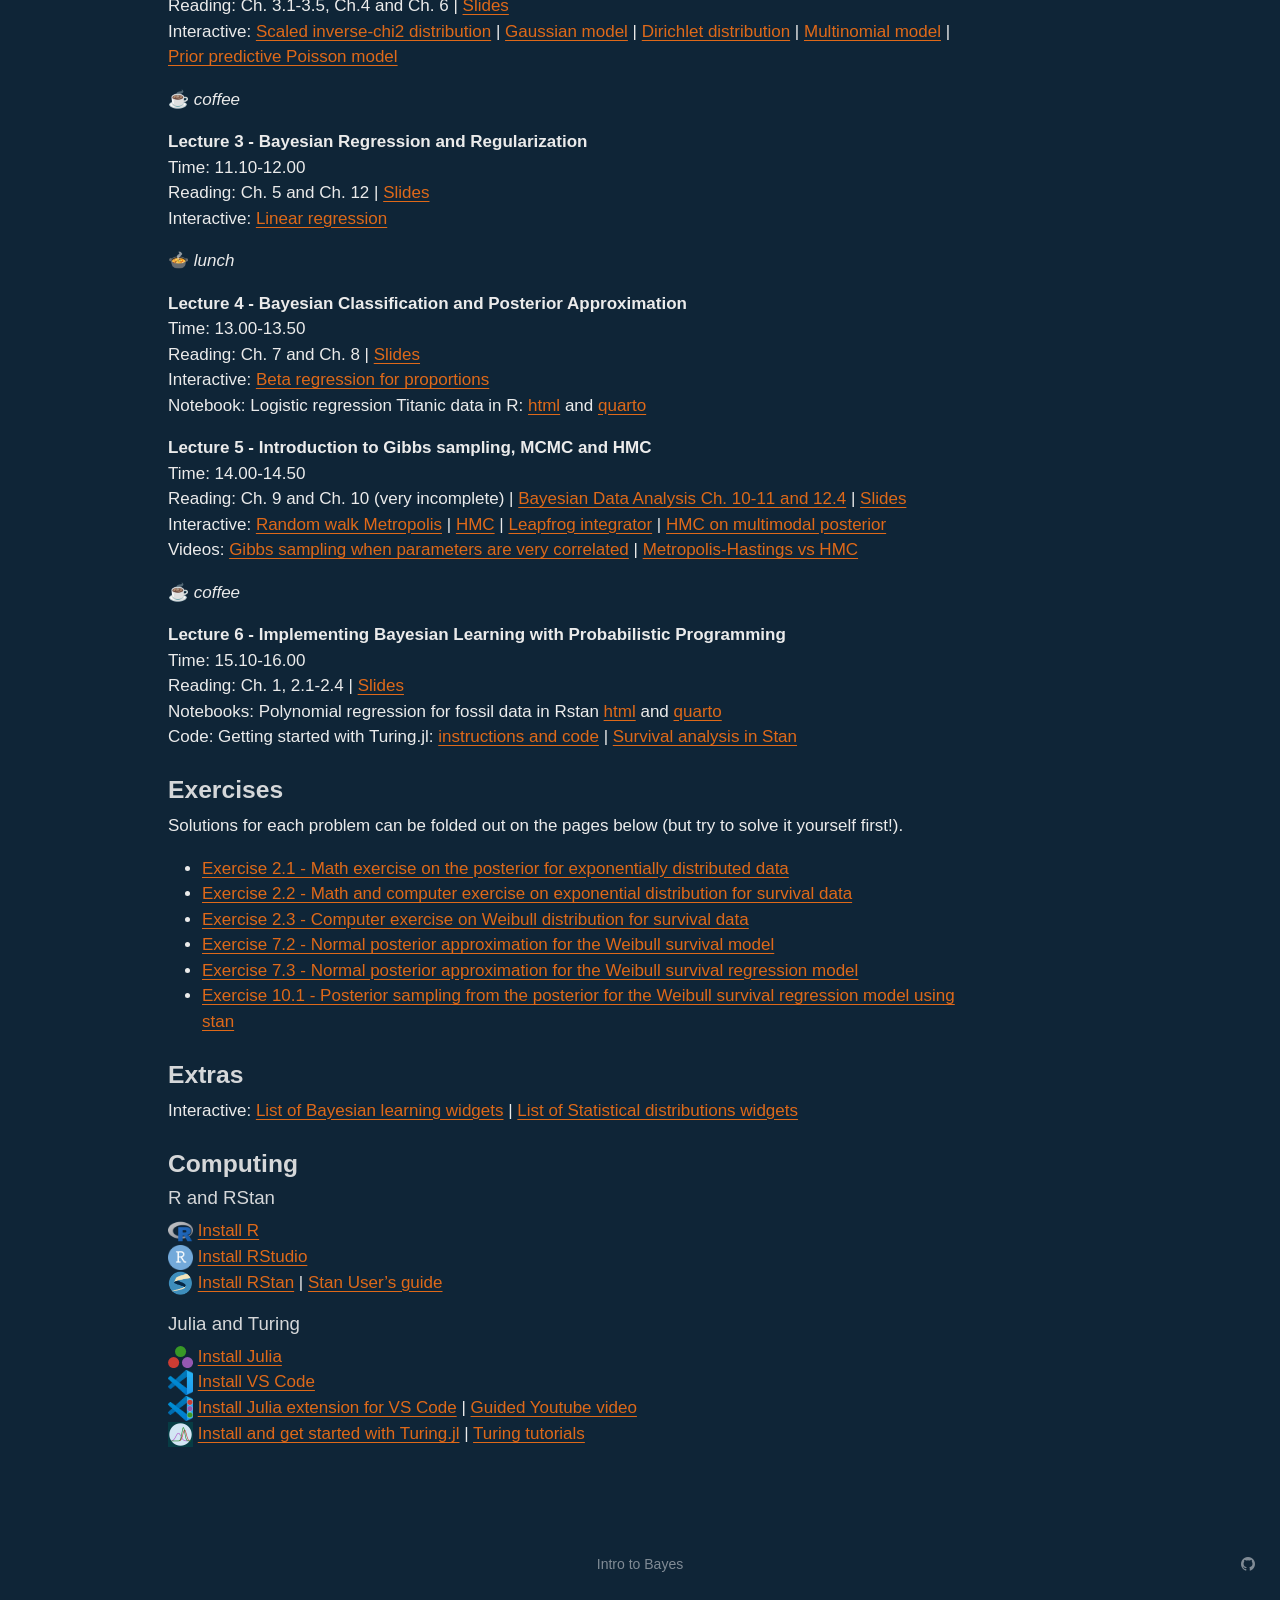
==== commit c300be2d: "upd" ====
--- a/docs/index.html
+++ b/docs/index.html
@@ -197,7 +197,7 @@
 <li><a href="https://mattiasvillani.com/BayesianLearningBook/exercises/ch2solutions.html#sec-prob_post_weibull_lung">Exercise 2.3 - Computer exercise on Weibull distribution for survival data</a></li>
 <li><a href="https://mattiasvillani.com/BayesianLearningBook/exercises/ch7solutions.html#sec-prob_weibullreg_lung_optim">Exercise 7.2 - Normal posterior approximation for the Weibull survival model</a></li>
 <li><a href="https://mattiasvillani.com/BayesianLearningBook/exercises/ch7solutions.html#sec-prob_weibull_lung_optim">Exercise 7.3 - Normal posterior approximation for the Weibull survival regression model</a></li>
-<li><a href="https://mattiasvillani.com/BayesianLearningBook/exercises/ch10solutions.html#sec-prob_weibullreg_lung_stan">Exercise 10.1 - Stan to sample from the posterior for the Weibull survival regression model</a></li>
+<li><a href="https://mattiasvillani.com/BayesianLearningBook/exercises/ch10solutions.html#sec-prob_weibullreg_lung_stan">Exercise 10.1 - Posterior sampling from the posterior for the Weibull survival regression model using stan</a></li>
 </ul>
 </section>
 <section id="extras" class="level3">
